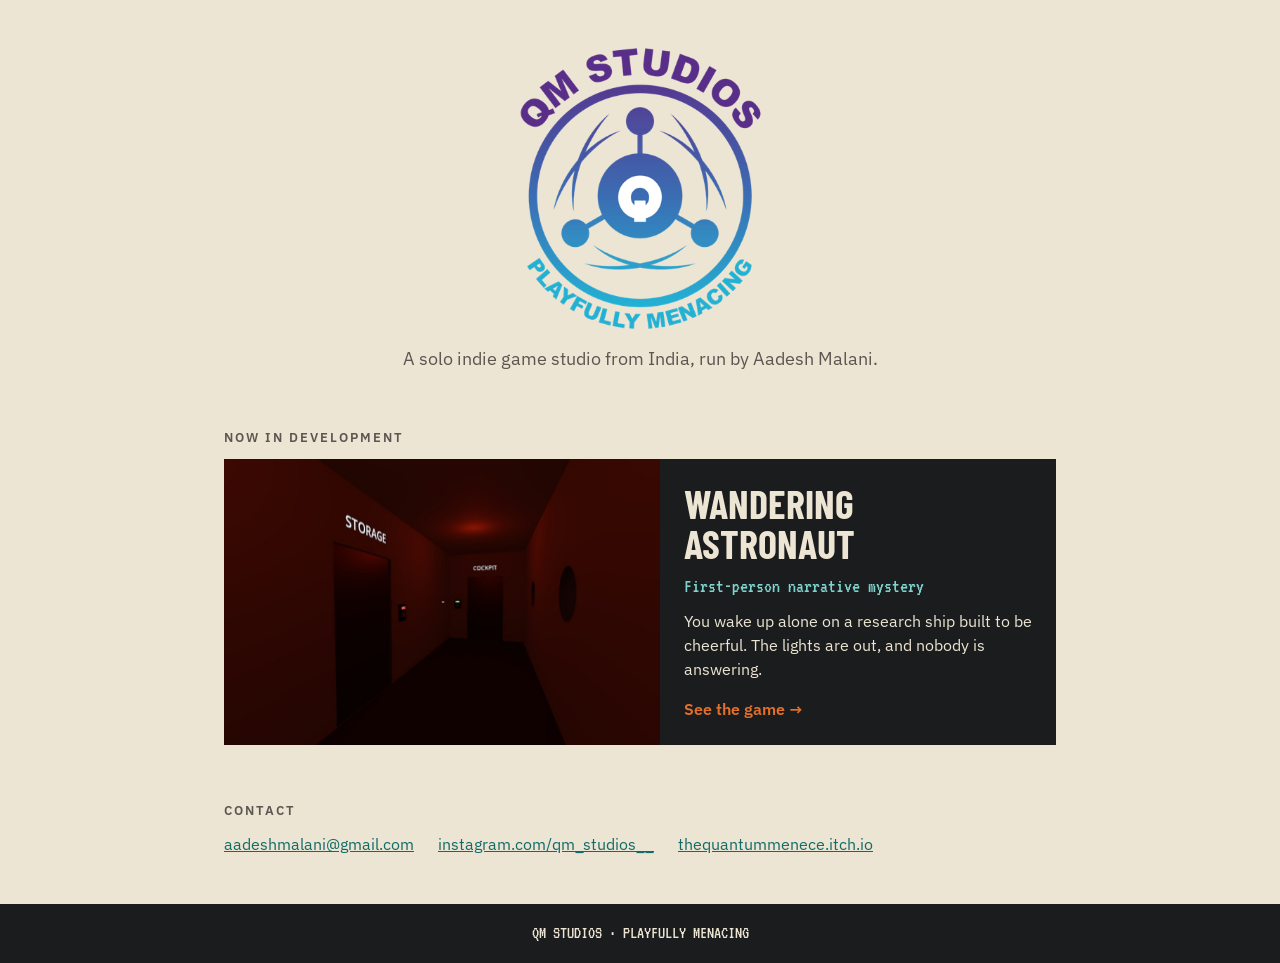
==== index.html @ 1ea4c416 "Add QM Studios home page and Wandering Astronaut one-pager Co-Authored-By: Claude Opus 5.5 <noreply@" ====
<!doctype html>
<html lang="en">
<head>
<meta charset="utf-8">
<meta name="viewport" content="width=device-width, initial-scale=1">
<title>QM Studios · Playfully menacing</title>
<meta name="description" content="QM Studios is a solo indie game studio from India, making Wandering Astronaut.">
<meta property="og:type" content="website">
<meta property="og:title" content="QM Studios">
<meta property="og:description" content="A solo indie game studio from India, making Wandering Astronaut.">
<meta property="og:image" content="https://qm-studios.github.io/assets/og.jpg">
<meta property="og:url" content="https://qm-studios.github.io/">
<link rel="icon" type="image/png" href="assets/favicon.png">
<link rel="preconnect" href="https://fonts.googleapis.com">
<link rel="preconnect" href="https://fonts.gstatic.com" crossorigin>
<link href="https://fonts.googleapis.com/css2?family=Barlow+Condensed:wght@600;700&family=IBM+Plex+Sans:wght@400;500;600&family=VT323&display=swap" rel="stylesheet">
<style>
:root{--cream:#EDE5D3;--ink:#1A1C1E;--muted:#5A5650;--teal:#116B68;--orange:#E2702A}
*{box-sizing:border-box}
body{margin:0;background:var(--cream);color:var(--ink);font-family:'IBM Plex Sans',system-ui,sans-serif;line-height:1.5;min-height:100vh;display:flex;flex-direction:column}
a{color:var(--teal)}a:hover{color:#0B4B49}
main{flex:1;max-width:880px;width:100%;margin:0 auto;padding:48px 24px}
.brand{display:flex;flex-direction:column;align-items:center;text-align:center;gap:16px}
.brand img{width:min(260px,60vw);height:auto}
.brand p{margin:0;max-width:520px;font-size:1.125rem;color:var(--muted)}
.label{margin:56px 0 12px;font-size:.8rem;font-weight:600;letter-spacing:2px;text-transform:uppercase;color:var(--muted)}
.game{display:flex;flex-wrap:wrap;background:var(--ink);color:var(--cream);text-decoration:none;overflow:hidden}
.game:hover{color:var(--cream);outline:3px solid var(--orange);outline-offset:2px}
.game img{flex:1 1 320px;min-width:0;width:100%;aspect-ratio:16/9;object-fit:cover;display:block}
.game div{flex:1 1 280px;padding:24px;display:flex;flex-direction:column;gap:8px;justify-content:center}
.game h2{margin:0;font-family:'Barlow Condensed',sans-serif;font-weight:700;font-size:2.5rem;line-height:1;text-transform:uppercase}
.game .mono{font-family:VT323,monospace;font-size:1.25rem;color:#7FD3CF}
.game span.more{margin-top:8px;color:var(--orange);font-weight:600}
.contact{display:flex;flex-wrap:wrap;gap:8px 24px}
footer{background:var(--ink);color:var(--cream);font-family:VT323,monospace;font-size:18px;text-align:center;padding:16px}
</style>
</head>
<body>
<main>
<div class="brand">
<img src="assets/qm_logo.png" alt="QM Studios. Playfully menacing.">
<p>A solo indie game studio from India, run by Aadesh Malani.</p>
</div>

<h2 class="label">Now in development</h2>
<a class="game" href="wandering-astronaut/">
<img src="assets/shot_corridor.jpg" alt="">
<div>
<h2>Wandering Astronaut</h2>
<span class="mono">First-person narrative mystery</span>
<span>You wake up alone on a research ship built to be cheerful. The lights are out, and nobody is answering.</span>
<span class="more">See the game →</span>
</div>
</a>

<h2 class="label">Contact</h2>
<div class="contact">
<a href="mailto:aadeshmalani@gmail.com">aadeshmalani@gmail.com</a>
<a href="https://instagram.com/qm_studios__">instagram.com/qm_studios__</a>
<a href="https://thequantummenece.itch.io">thequantummenece.itch.io</a>
</div>
</main>
<footer>QM STUDIOS · PLAYFULLY MENACING</footer>
</body>
</html>
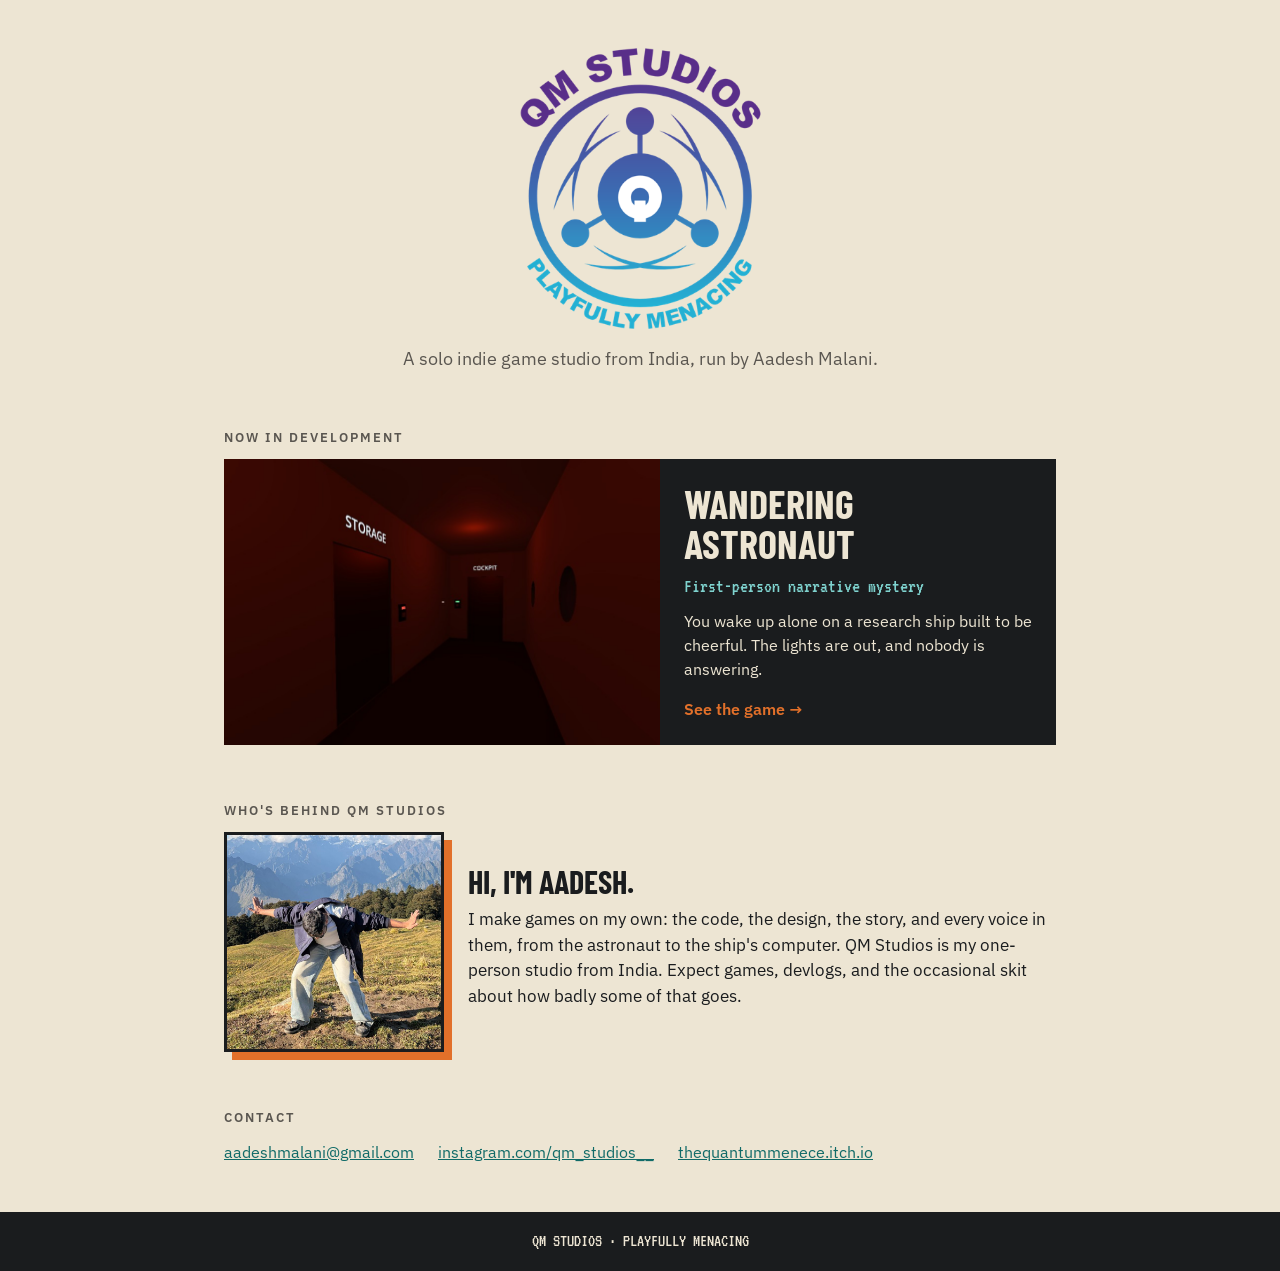
==== commit 2769f6aa: "Add 'Who's behind QM Studios' section with photo Co-Authored-By: Claude Opus 5.5 <noreply@anthropic." ====
--- a/index.html
+++ b/index.html
@@ -32,6 +32,11 @@
 .game .mono{font-family:VT323,monospace;font-size:1.25rem;color:#7FD3CF}
 .game span.more{margin-top:8px;color:var(--orange);font-weight:600}
 .contact{display:flex;flex-wrap:wrap;gap:8px 24px}
+.about{display:flex;flex-wrap:wrap;gap:24px;align-items:center}
+.about img{width:220px;max-width:100%;aspect-ratio:1/1;object-fit:cover;display:block;border:3px solid var(--ink);box-shadow:8px 8px 0 var(--orange)}
+.about>div{flex:1 1 300px;min-width:0}
+.about p{margin:0 0 10px;font-size:1.0625rem}
+.about .hi{font-family:'Barlow Condensed',sans-serif;font-weight:700;font-size:2rem;line-height:1;text-transform:uppercase}
 footer{background:var(--ink);color:var(--cream);font-family:VT323,monospace;font-size:18px;text-align:center;padding:16px}
 </style>
 </head>
@@ -53,6 +58,15 @@
 </div>
 </a>
 
+<h2 class="label">Who's behind QM Studios</h2>
+<div class="about">
+<img src="assets/aadesh.jpg" alt="Aadesh striking a playful pose on a mountain meadow, with Himalayan peaks behind him">
+<div>
+<p class="hi">Hi, I'm Aadesh.</p>
+<p>I make games on my own: the code, the design, the story, and every voice in them, from the astronaut to the ship's computer. QM Studios is my one-person studio from India. Expect games, devlogs, and the occasional skit about how badly some of that goes.</p>
+</div>
+</div>
+
 <h2 class="label">Contact</h2>
 <div class="contact">
 <a href="mailto:aadeshmalani@gmail.com">aadeshmalani@gmail.com</a>
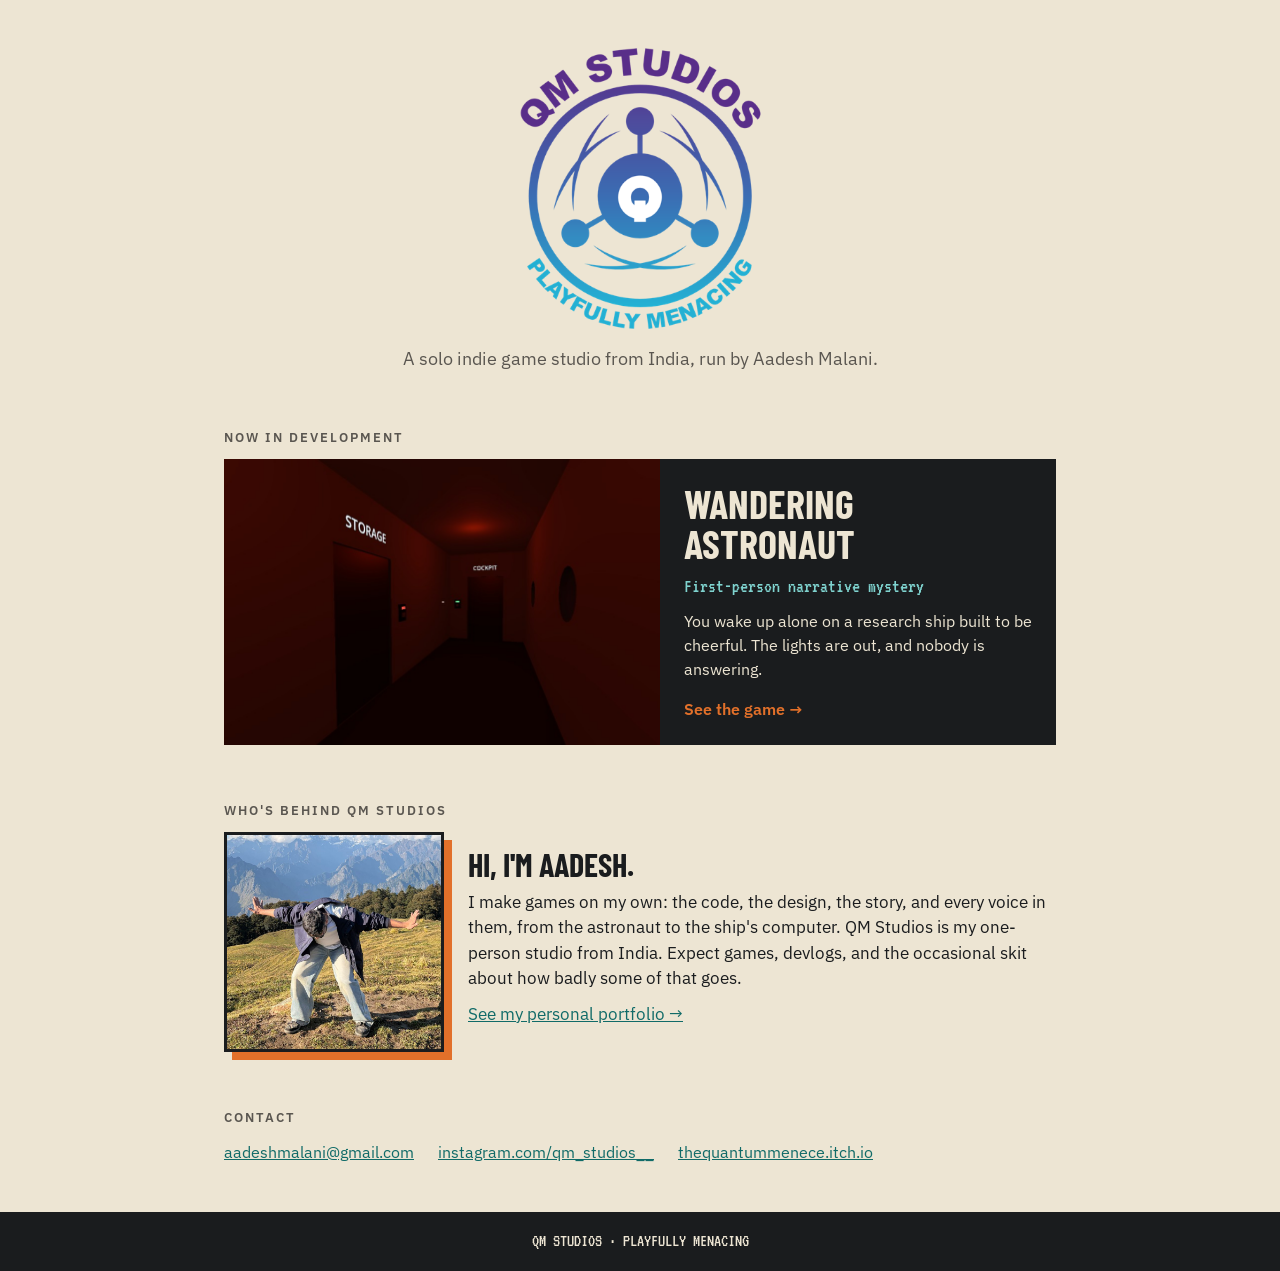
==== commit 9bb0148e: "Link to personal portfolio from the about section Co-Authored-By: Claude Opus 5.5 <noreply@anthropic" ====
--- a/index.html
+++ b/index.html
@@ -64,6 +64,7 @@
 <div>
 <p class="hi">Hi, I'm Aadesh.</p>
 <p>I make games on my own: the code, the design, the story, and every voice in them, from the astronaut to the ship's computer. QM Studios is my one-person studio from India. Expect games, devlogs, and the occasional skit about how badly some of that goes.</p>
+<p><a href="https://thequantummenece.github.io/">See my personal portfolio →</a></p>
 </div>
 </div>
 
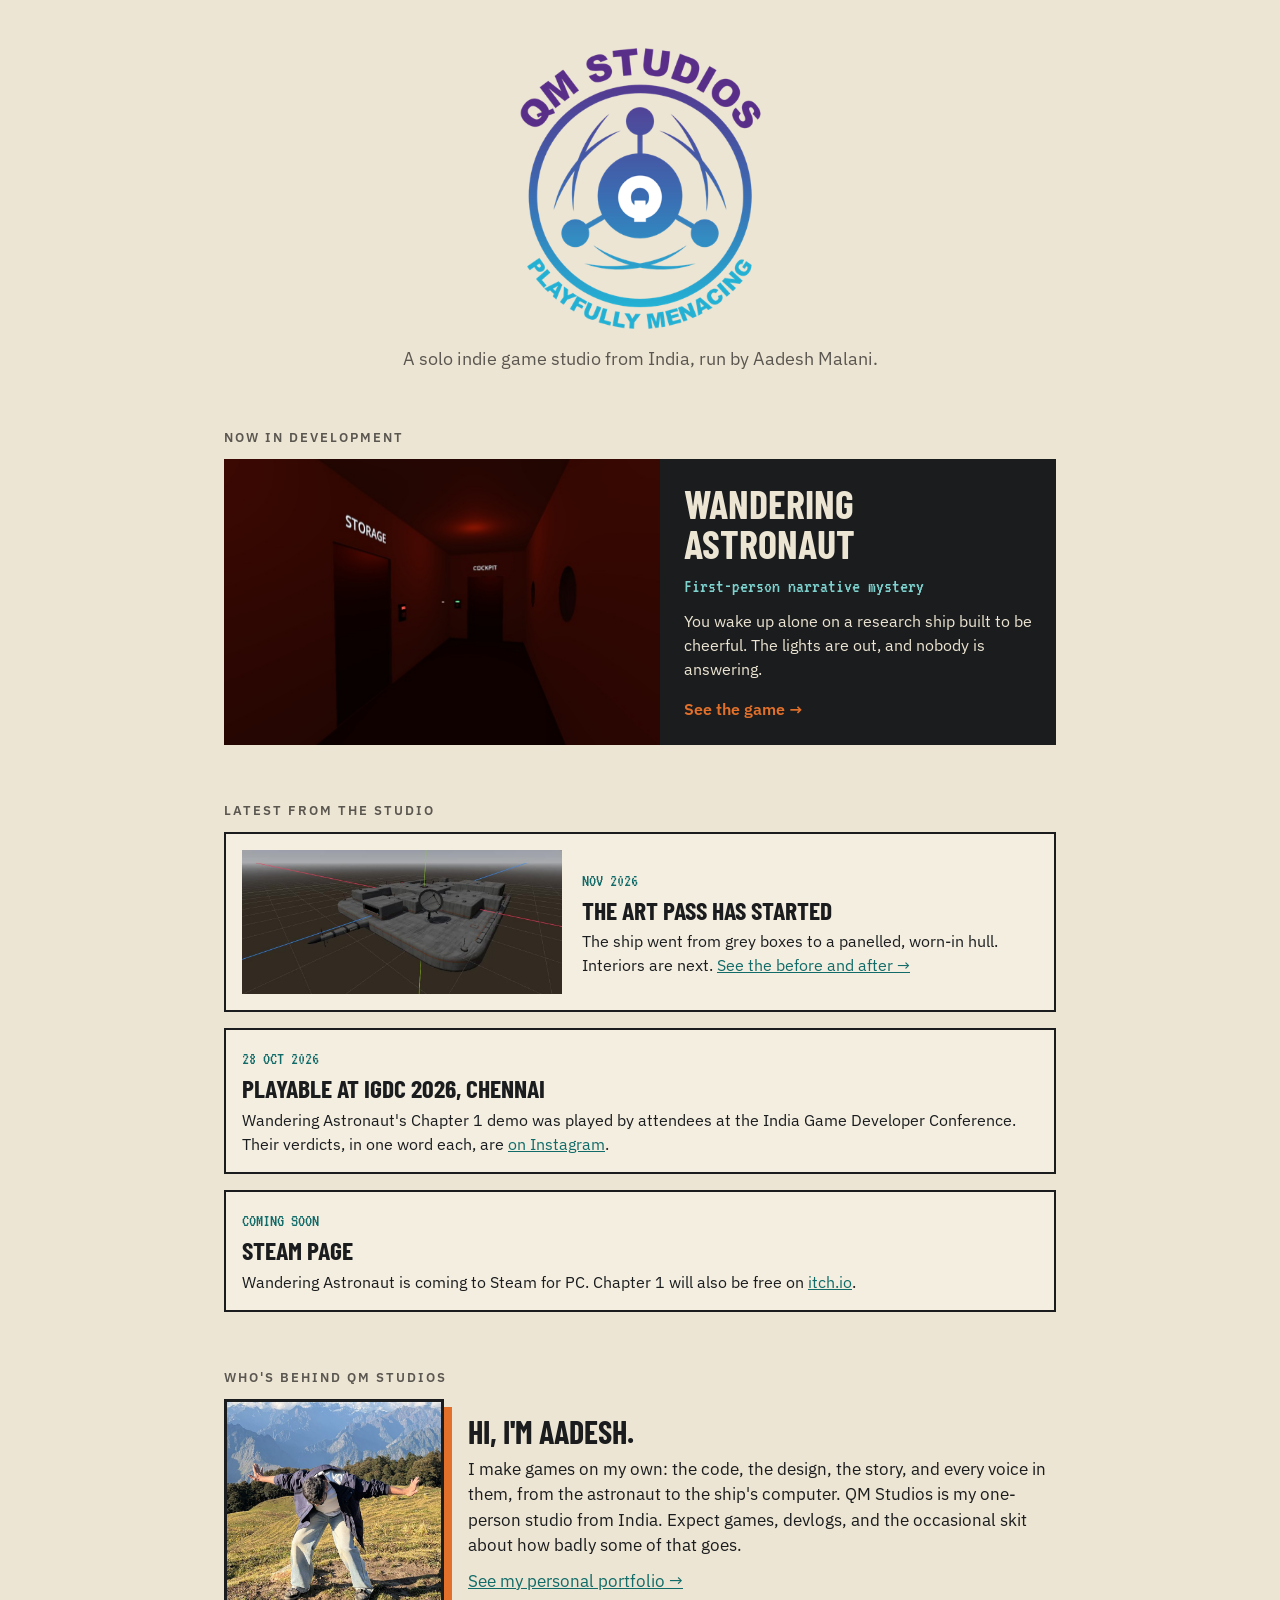
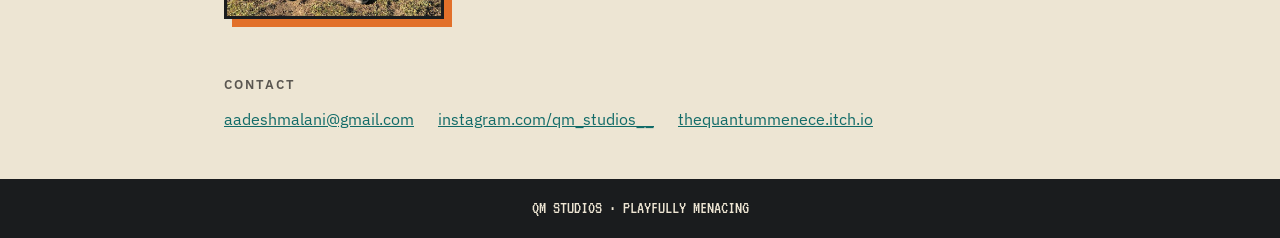
==== commit d790a963: "Add art pass before/after, IGDC showcase and Steam update Co-Authored-By: Claude Opus 5.5 <noreply@a" ====
--- a/index.html
+++ b/index.html
@@ -37,6 +37,13 @@
 .about>div{flex:1 1 300px;min-width:0}
 .about p{margin:0 0 10px;font-size:1.0625rem}
 .about .hi{font-family:'Barlow Condensed',sans-serif;font-weight:700;font-size:2rem;line-height:1;text-transform:uppercase}
+.news{display:flex;flex-direction:column;gap:16px}
+.news .item{display:flex;flex-wrap:wrap;gap:16px 20px;align-items:center;padding:16px;border:2px solid var(--ink);background:#F4EEE1}
+.news .item img{flex:1 1 220px;max-width:320px;min-width:0;width:100%;aspect-ratio:20/9;object-fit:cover;display:block}
+.news .item>div{flex:1 1 280px;min-width:0}
+.news .date{font-family:VT323,monospace;font-size:1.125rem;color:var(--teal)}
+.news h3{margin:2px 0 6px;font-family:'Barlow Condensed',sans-serif;font-weight:700;font-size:1.6rem;line-height:1.05;text-transform:uppercase}
+.news p{margin:0}
 footer{background:var(--ink);color:var(--cream);font-family:VT323,monospace;font-size:18px;text-align:center;padding:16px}
 </style>
 </head>
@@ -58,6 +65,32 @@
 </div>
 </a>
 
+<h2 class="label">Latest from the studio</h2>
+<div class="news">
+<div class="item">
+<img src="assets/ship_after.jpg" alt="The ship's exterior after the art pass, with panelled hull plating and a satellite dish">
+<div>
+<span class="date">NOV 2026</span>
+<h3>The art pass has started</h3>
+<p>The ship went from grey boxes to a panelled, worn-in hull. Interiors are next. <a href="wandering-astronaut/#art-pass">See the before and after →</a></p>
+</div>
+</div>
+<div class="item">
+<div>
+<span class="date">28 OCT 2026</span>
+<h3>Playable at IGDC 2026, Chennai</h3>
+<p>Wandering Astronaut's Chapter 1 demo was played by attendees at the India Game Developer Conference. Their verdicts, in one word each, are <a href="https://instagram.com/qm_studios__">on Instagram</a>.</p>
+</div>
+</div>
+<div class="item">
+<div>
+<span class="date">COMING SOON</span>
+<h3>Steam page</h3>
+<p>Wandering Astronaut is coming to Steam for PC. Chapter 1 will also be free on <a href="https://thequantummenece.itch.io">itch.io</a>.</p>
+</div>
+</div>
+</div>
+
 <h2 class="label">Who's behind QM Studios</h2>
 <div class="about">
 <img src="assets/aadesh.jpg" alt="Aadesh striking a playful pose on a mountain meadow, with Himalayan peaks behind him">
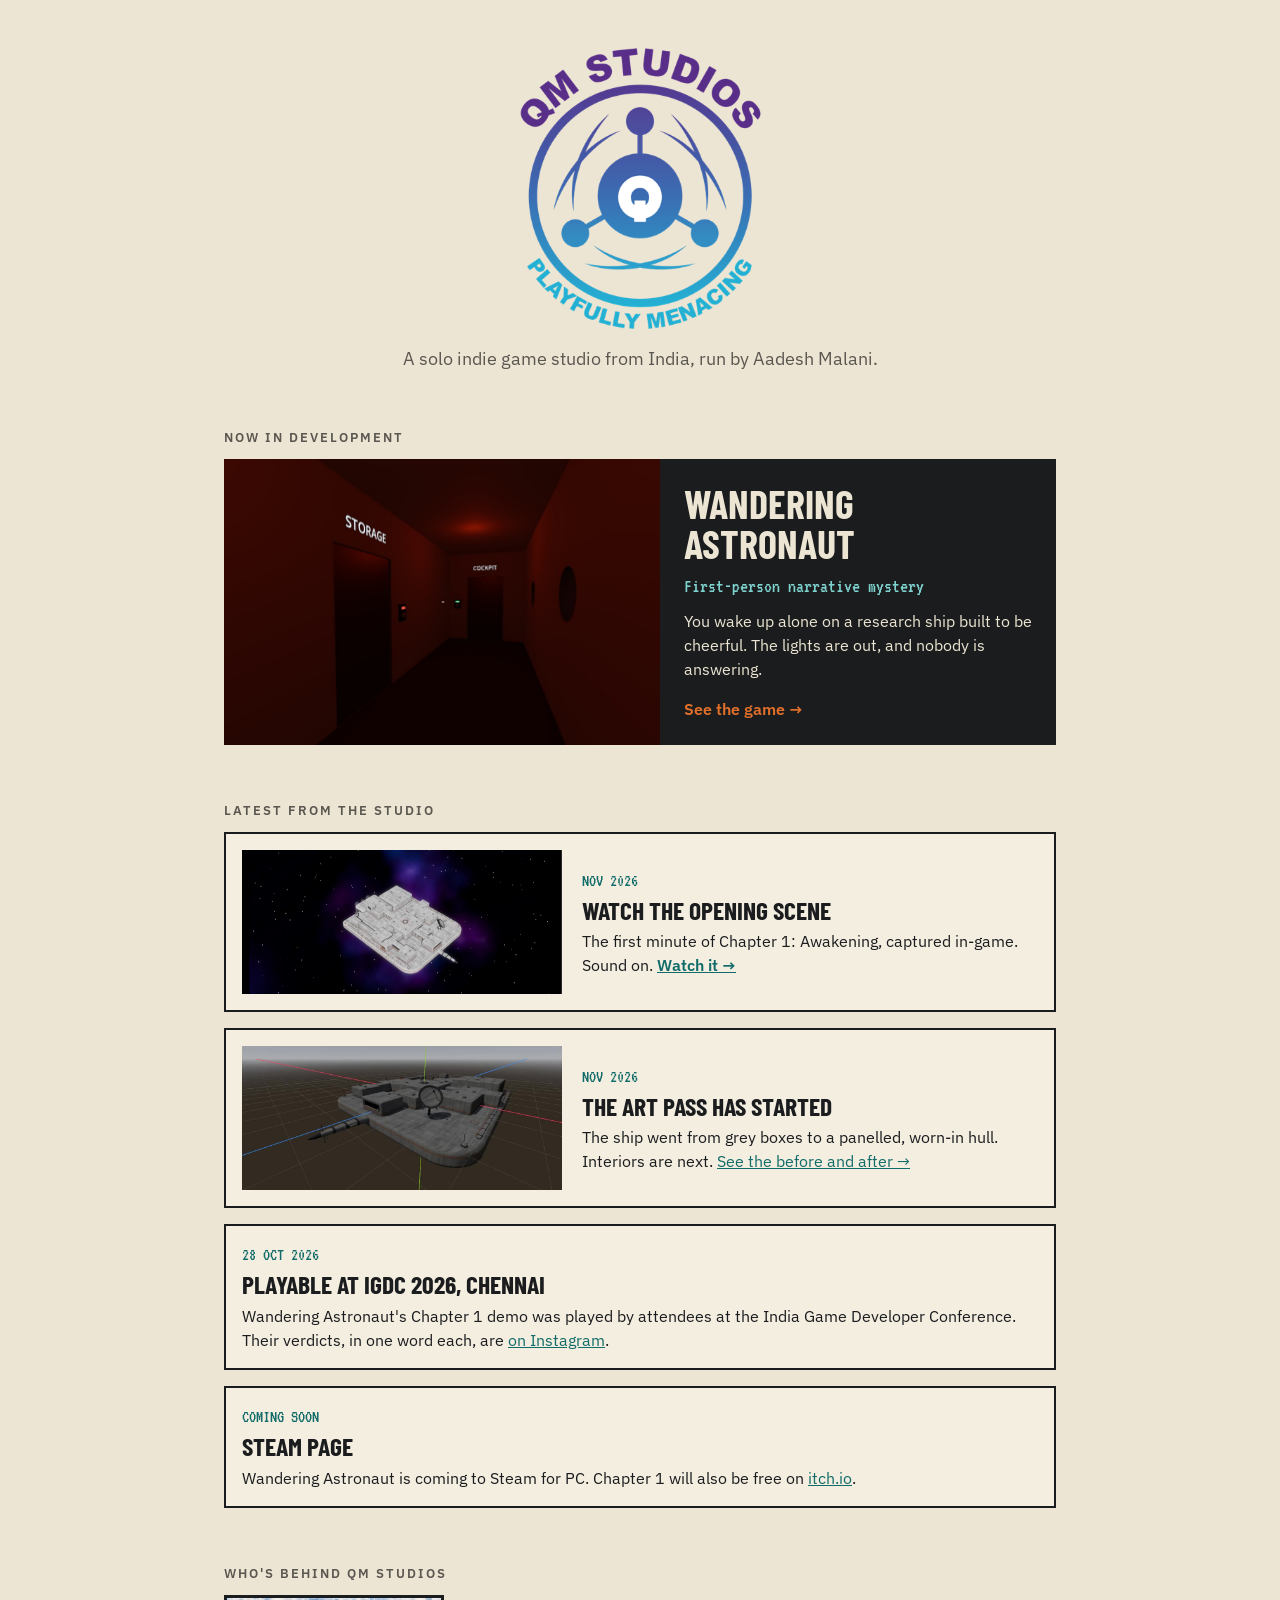
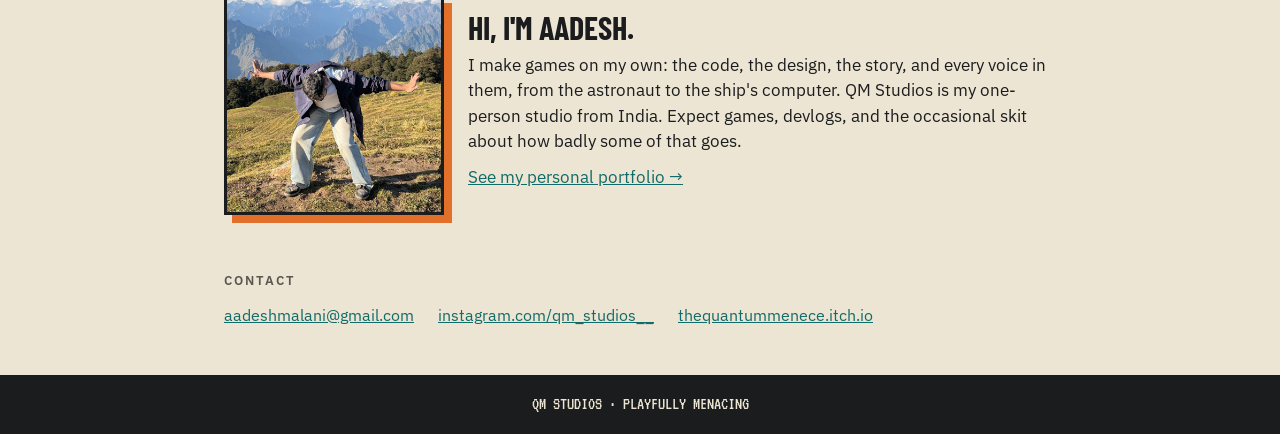
==== commit 33b78f22: "Add Chapter 1 opening scene video to the game page and home news Co-Authored-By: Claude Opus 5.5 <no" ====
--- a/index.html
+++ b/index.html
@@ -44,6 +44,9 @@
 .news .date{font-family:VT323,monospace;font-size:1.125rem;color:var(--teal)}
 .news h3{margin:2px 0 6px;font-family:'Barlow Condensed',sans-serif;font-weight:700;font-size:1.6rem;line-height:1.05;text-transform:uppercase}
 .news p{margin:0}
+.news a.item{color:var(--ink);text-decoration:none}
+.news a.item:hover{outline:3px solid var(--orange);outline-offset:2px}
+.news .go{color:var(--teal);font-weight:600;text-decoration:underline}
 footer{background:var(--ink);color:var(--cream);font-family:VT323,monospace;font-size:18px;text-align:center;padding:16px}
 </style>
 </head>
@@ -67,6 +70,14 @@
 
 <h2 class="label">Latest from the studio</h2>
 <div class="news">
+<a class="item watch" href="wandering-astronaut/#opening">
+<img src="assets/opening_poster.jpg" alt="The ship drifting in front of a purple nebula, from the opening scene">
+<div>
+<span class="date">NOV 2026</span>
+<h3>Watch the opening scene</h3>
+<p>The first minute of Chapter 1: Awakening, captured in-game. Sound on. <span class="go">Watch it →</span></p>
+</div>
+</a>
 <div class="item">
 <img src="assets/ship_after.jpg" alt="The ship's exterior after the art pass, with panelled hull plating and a satellite dish">
 <div>
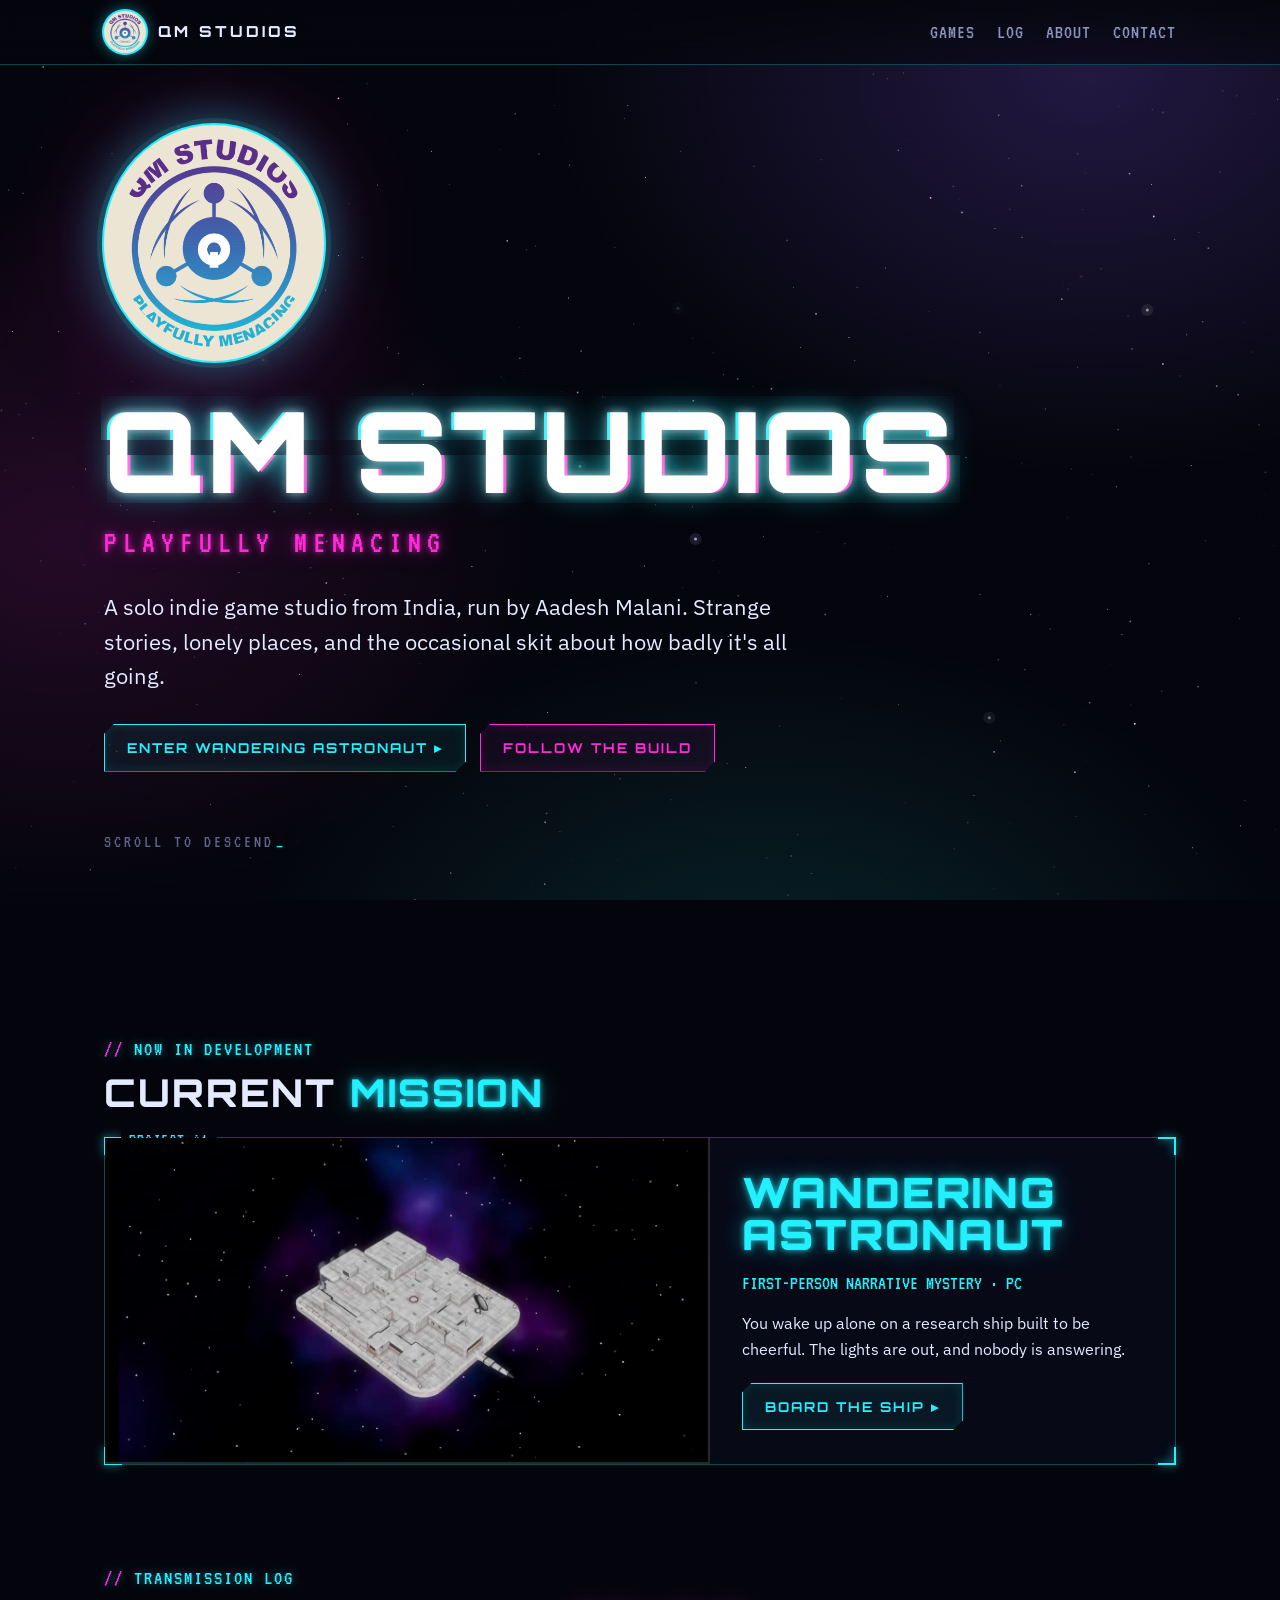
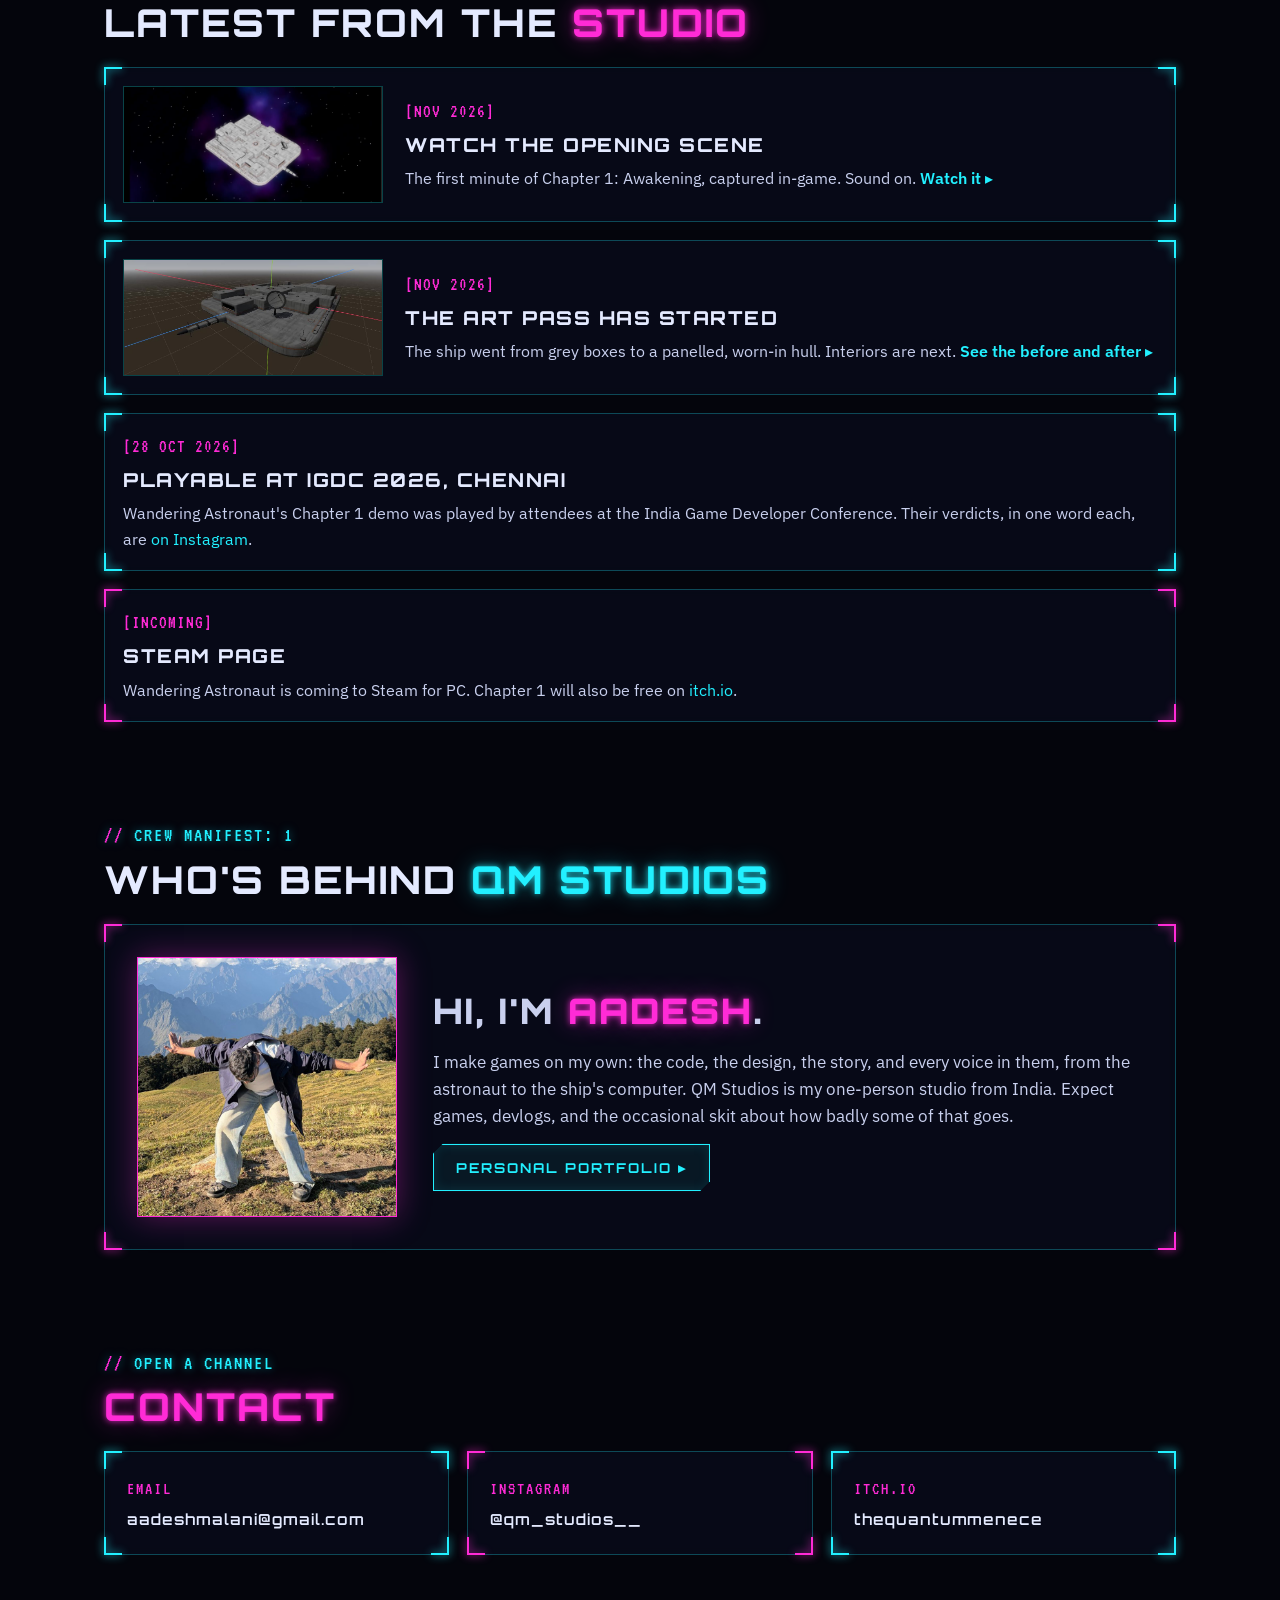
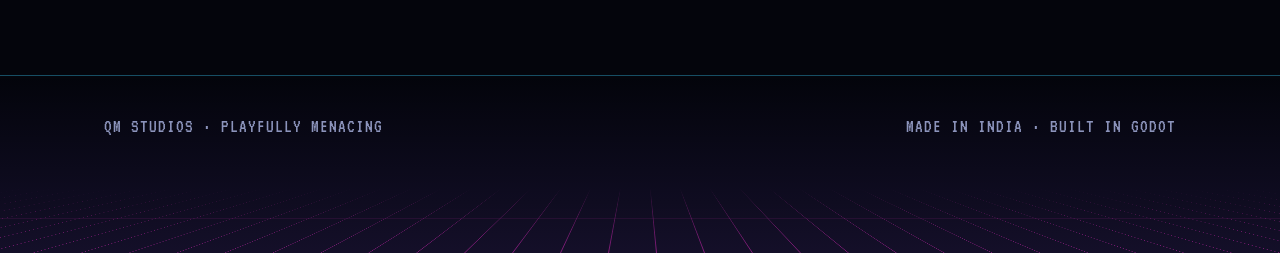
==== commit 5349e0eb: "Neon sci-fi redesign: animated starfield, HUD panels, glitch titles Co-Authored-By: Claude Opus 5.5 " ====
--- a/index.html
+++ b/index.html
@@ -5,6 +5,7 @@
 <meta name="viewport" content="width=device-width, initial-scale=1">
 <title>QM Studios · Playfully menacing</title>
 <meta name="description" content="QM Studios is a solo indie game studio from India, making Wandering Astronaut.">
+<meta name="theme-color" content="#04050c">
 <meta property="og:type" content="website">
 <meta property="og:title" content="QM Studios">
 <meta property="og:description" content="A solo indie game studio from India, making Wandering Astronaut.">
@@ -13,112 +14,170 @@
 <link rel="icon" type="image/png" href="assets/favicon.png">
 <link rel="preconnect" href="https://fonts.googleapis.com">
 <link rel="preconnect" href="https://fonts.gstatic.com" crossorigin>
-<link href="https://fonts.googleapis.com/css2?family=Barlow+Condensed:wght@600;700&family=IBM+Plex+Sans:wght@400;500;600&family=VT323&display=swap" rel="stylesheet">
+<link href="https://fonts.googleapis.com/css2?family=Orbitron:wght@600;800;900&family=IBM+Plex+Sans:wght@400;500;600&family=VT323&display=swap" rel="stylesheet">
+<link rel="stylesheet" href="assets/site.css">
 <style>
-:root{--cream:#EDE5D3;--ink:#1A1C1E;--muted:#5A5650;--teal:#116B68;--orange:#E2702A}
-*{box-sizing:border-box}
-body{margin:0;background:var(--cream);color:var(--ink);font-family:'IBM Plex Sans',system-ui,sans-serif;line-height:1.5;min-height:100vh;display:flex;flex-direction:column}
-a{color:var(--teal)}a:hover{color:#0B4B49}
-main{flex:1;max-width:880px;width:100%;margin:0 auto;padding:48px 24px}
-.brand{display:flex;flex-direction:column;align-items:center;text-align:center;gap:16px}
-.brand img{width:min(260px,60vw);height:auto}
-.brand p{margin:0;max-width:520px;font-size:1.125rem;color:var(--muted)}
-.label{margin:56px 0 12px;font-size:.8rem;font-weight:600;letter-spacing:2px;text-transform:uppercase;color:var(--muted)}
-.game{display:flex;flex-wrap:wrap;background:var(--ink);color:var(--cream);text-decoration:none;overflow:hidden}
-.game:hover{color:var(--cream);outline:3px solid var(--orange);outline-offset:2px}
-.game img{flex:1 1 320px;min-width:0;width:100%;aspect-ratio:16/9;object-fit:cover;display:block}
-.game div{flex:1 1 280px;padding:24px;display:flex;flex-direction:column;gap:8px;justify-content:center}
-.game h2{margin:0;font-family:'Barlow Condensed',sans-serif;font-weight:700;font-size:2.5rem;line-height:1;text-transform:uppercase}
-.game .mono{font-family:VT323,monospace;font-size:1.25rem;color:#7FD3CF}
-.game span.more{margin-top:8px;color:var(--orange);font-weight:600}
-.contact{display:flex;flex-wrap:wrap;gap:8px 24px}
-.about{display:flex;flex-wrap:wrap;gap:24px;align-items:center}
-.about img{width:220px;max-width:100%;aspect-ratio:1/1;object-fit:cover;display:block;border:3px solid var(--ink);box-shadow:8px 8px 0 var(--orange)}
-.about>div{flex:1 1 300px;min-width:0}
-.about p{margin:0 0 10px;font-size:1.0625rem}
-.about .hi{font-family:'Barlow Condensed',sans-serif;font-weight:700;font-size:2rem;line-height:1;text-transform:uppercase}
-.news{display:flex;flex-direction:column;gap:16px}
-.news .item{display:flex;flex-wrap:wrap;gap:16px 20px;align-items:center;padding:16px;border:2px solid var(--ink);background:#F4EEE1}
-.news .item img{flex:1 1 220px;max-width:320px;min-width:0;width:100%;aspect-ratio:20/9;object-fit:cover;display:block}
-.news .item>div{flex:1 1 280px;min-width:0}
-.news .date{font-family:VT323,monospace;font-size:1.125rem;color:var(--teal)}
-.news h3{margin:2px 0 6px;font-family:'Barlow Condensed',sans-serif;font-weight:700;font-size:1.6rem;line-height:1.05;text-transform:uppercase}
-.news p{margin:0}
-.news a.item{color:var(--ink);text-decoration:none}
-.news a.item:hover{outline:3px solid var(--orange);outline-offset:2px}
-.news .go{color:var(--teal);font-weight:600;text-decoration:underline}
-footer{background:var(--ink);color:var(--cream);font-family:VT323,monospace;font-size:18px;text-align:center;padding:16px}
+.hero{min-height:calc(100vh - 64px);display:flex;flex-direction:column;justify-content:center;align-items:flex-start;padding:60px 0 80px}
+.hero .logo{width:min(220px,48vw);border-radius:50%;background:#EDE5D3;padding:14px;
+  box-shadow:0 0 0 2px var(--cyan),0 0 0 7px rgba(34,240,255,.12),0 0 50px rgba(34,240,255,.45),0 0 120px rgba(255,43,214,.25);
+  animation:float 6s ease-in-out infinite}
+@keyframes float{50%{transform:translateY(-10px)}}
+.hero h1{font-size:clamp(2.8rem,10vw,7rem);margin:36px 0 0}
+.hero .slogan{margin-top:14px;font-family:var(--hud);font-size:clamp(1.4rem,3vw,2rem);letter-spacing:6px;color:var(--magenta);text-shadow:var(--glow-m)}
+.hero .lead{margin:22px 0 30px}
+.scroll-hint{margin-top:56px;font-family:var(--hud);font-size:1.1rem;color:var(--dim);letter-spacing:3px}
+
+.game{display:grid;grid-template-columns:1.3fr 1fr;color:var(--text)}
+.game:hover{text-shadow:none}
+.game .frame{border:none;min-height:320px}
+.game .body{padding:34px 32px;display:flex;flex-direction:column;gap:12px;justify-content:center}
+.game h3{margin:0;font-family:var(--display);font-weight:900;font-size:clamp(1.8rem,3.4vw,2.6rem);line-height:1;text-transform:uppercase;letter-spacing:2px}
+.game .hud-line{font-family:var(--hud);font-size:1.25rem;color:var(--cyan)}
+.game:hover .hud::before,.game.hud:hover{box-shadow:0 0 40px rgba(34,240,255,.18)}
+@media (max-width:820px){.game{grid-template-columns:1fr}.game .frame{min-height:220px}}
+
+.log{display:flex;flex-direction:column;gap:18px}
+.log .entry{display:grid;grid-template-columns:260px 1fr;gap:22px;padding:18px;color:var(--text);align-items:center}
+.log a.entry:hover{text-shadow:none;box-shadow:0 0 34px rgba(34,240,255,.16)}
+.log .entry.noimg{grid-template-columns:1fr}
+.log .frame{aspect-ratio:20/9}
+.log .stamp{font-family:var(--hud);font-size:1.2rem;color:var(--magenta);letter-spacing:1px}
+.log h3{margin:2px 0 6px;font-family:var(--display);font-weight:800;font-size:1.2rem;letter-spacing:1.5px;text-transform:uppercase}
+.log p{margin:0;color:#C9D0EE}
+.log .go{color:var(--cyan);font-weight:600}
+@media (max-width:700px){.log .entry{grid-template-columns:1fr}}
+
+.about{display:grid;grid-template-columns:260px 1fr;gap:36px;align-items:center;padding:32px}
+.about .frame{aspect-ratio:1/1;border:1px solid var(--magenta);box-shadow:0 0 30px rgba(255,43,214,.35)}
+.about .hi{font-family:var(--display);font-weight:900;font-size:clamp(1.6rem,3vw,2.2rem);margin:0 0 10px;text-transform:uppercase;letter-spacing:2px}
+.about p{margin:0 0 14px;color:#C9D0EE;font-size:1.05rem}
+@media (max-width:720px){.about{grid-template-columns:1fr}.about .frame{max-width:260px}}
+
+.contact{display:grid;grid-template-columns:repeat(auto-fit,minmax(240px,1fr));gap:18px}
+.contact a{padding:22px;color:var(--text);display:flex;flex-direction:column;gap:4px}
+.contact a:hover{text-shadow:none;box-shadow:0 0 30px rgba(34,240,255,.2)}
+.contact .k{font-family:var(--hud);font-size:1.15rem;color:var(--magenta);letter-spacing:2px}
+.contact .v{font-family:var(--display);font-weight:600;font-size:.95rem;letter-spacing:1px;word-break:break-word}
 </style>
 </head>
 <body>
-<main>
-<div class="brand">
-<img src="assets/qm_logo.png" alt="QM Studios. Playfully menacing.">
-<p>A solo indie game studio from India, run by Aadesh Malani.</p>
+<canvas id="stars" aria-hidden="true"></canvas>
+
+<nav class="nav">
+<div class="wrap">
+<a class="brand" href="./"><span class="badge"><img src="assets/qm_logo.png" alt=""></span><b>QM STUDIOS</b></a>
+<ul>
+<li><a href="#games">GAMES</a></li>
+<li><a href="#log">LOG</a></li>
+<li><a href="#about">ABOUT</a></li>
+<li><a href="#contact">CONTACT</a></li>
+</ul>
 </div>
+</nav>
 
-<h2 class="label">Now in development</h2>
-<a class="game" href="wandering-astronaut/">
-<img src="assets/shot_corridor.jpg" alt="">
-<div>
-<h2>Wandering Astronaut</h2>
-<span class="mono">First-person narrative mystery</span>
+<main class="wrap">
+<section class="hero">
+<img class="logo" src="assets/qm_logo.png" alt="QM Studios. Playfully menacing.">
+<h1 class="glitch" data-text="QM Studios">QM Studios</h1>
+<div class="slogan">PLAYFULLY MENACING</div>
+<p class="lead">A solo indie game studio from India, run by Aadesh Malani. Strange stories, lonely places, and the occasional skit about how badly it's all going.</p>
+<div class="btns">
+<a class="btn" href="wandering-astronaut/">Enter Wandering Astronaut ▸</a>
+<a class="btn m" href="https://instagram.com/qm_studios__">Follow the build</a>
+</div>
+<div class="scroll-hint caret">SCROLL TO DESCEND</div>
+</section>
+
+<section class="section reveal" id="games">
+<p class="kicker">NOW IN DEVELOPMENT</p>
+<h2>Current <span class="neon-c">mission</span></h2>
+<a class="game hud" href="wandering-astronaut/">
+<span class="hud-tag">PROJECT 01</span>
+<div class="frame"><img src="assets/opening_poster.jpg" alt="The research ship drifting in front of a purple nebula"></div>
+<div class="body">
+<h3 class="neon-c">Wandering Astronaut</h3>
+<span class="hud-line">FIRST-PERSON NARRATIVE MYSTERY · PC</span>
 <span>You wake up alone on a research ship built to be cheerful. The lights are out, and nobody is answering.</span>
-<span class="more">See the game →</span>
+<span class="btn" style="align-self:flex-start;margin-top:8px">Board the ship ▸</span>
 </div>
 </a>
+</section>
 
-<h2 class="label">Latest from the studio</h2>
-<div class="news">
-<a class="item watch" href="wandering-astronaut/#opening">
-<img src="assets/opening_poster.jpg" alt="The ship drifting in front of a purple nebula, from the opening scene">
+<section class="section reveal" id="log">
+<p class="kicker">TRANSMISSION LOG</p>
+<h2>Latest from the <span class="neon-m">studio</span></h2>
+<div class="log">
+<a class="entry hud" href="wandering-astronaut/#opening">
+<div class="frame"><img src="assets/opening_poster.jpg" alt="The ship drifting in front of a purple nebula, from the opening scene"></div>
 <div>
-<span class="date">NOV 2026</span>
+<span class="stamp">[NOV 2026]</span>
 <h3>Watch the opening scene</h3>
-<p>The first minute of Chapter 1: Awakening, captured in-game. Sound on. <span class="go">Watch it →</span></p>
+<p>The first minute of Chapter 1: Awakening, captured in-game. Sound on. <span class="go">Watch it ▸</span></p>
 </div>
 </a>
-<div class="item">
-<img src="assets/ship_after.jpg" alt="The ship's exterior after the art pass, with panelled hull plating and a satellite dish">
+<a class="entry hud" href="wandering-astronaut/#art-pass">
+<div class="frame"><img src="assets/ship_after.jpg" alt="The ship's exterior after the art pass, with panelled hull plating and a satellite dish"></div>
 <div>
-<span class="date">NOV 2026</span>
+<span class="stamp">[NOV 2026]</span>
 <h3>The art pass has started</h3>
-<p>The ship went from grey boxes to a panelled, worn-in hull. Interiors are next. <a href="wandering-astronaut/#art-pass">See the before and after →</a></p>
+<p>The ship went from grey boxes to a panelled, worn-in hull. Interiors are next. <span class="go">See the before and after ▸</span></p>
 </div>
-</div>
-<div class="item">
+</a>
+<div class="entry hud noimg">
 <div>
-<span class="date">28 OCT 2026</span>
+<span class="stamp">[28 OCT 2026]</span>
 <h3>Playable at IGDC 2026, Chennai</h3>
 <p>Wandering Astronaut's Chapter 1 demo was played by attendees at the India Game Developer Conference. Their verdicts, in one word each, are <a href="https://instagram.com/qm_studios__">on Instagram</a>.</p>
 </div>
 </div>
-<div class="item">
+<div class="entry hud m noimg">
 <div>
-<span class="date">COMING SOON</span>
+<span class="stamp">[INCOMING]</span>
 <h3>Steam page</h3>
 <p>Wandering Astronaut is coming to Steam for PC. Chapter 1 will also be free on <a href="https://thequantummenece.itch.io">itch.io</a>.</p>
 </div>
 </div>
 </div>
+</section>
 
-<h2 class="label">Who's behind QM Studios</h2>
-<div class="about">
-<img src="assets/aadesh.jpg" alt="Aadesh striking a playful pose on a mountain meadow, with Himalayan peaks behind him">
+<section class="section reveal" id="about">
+<p class="kicker">CREW MANIFEST: 1</p>
+<h2>Who's behind <span class="neon-c">QM Studios</span></h2>
+<div class="about hud m">
+<div class="frame"><img src="assets/aadesh.jpg" alt="Aadesh striking a playful pose on a mountain meadow, with Himalayan peaks behind him"></div>
 <div>
-<p class="hi">Hi, I'm Aadesh.</p>
+<p class="hi">Hi, I'm <span class="neon-m">Aadesh</span>.</p>
 <p>I make games on my own: the code, the design, the story, and every voice in them, from the astronaut to the ship's computer. QM Studios is my one-person studio from India. Expect games, devlogs, and the occasional skit about how badly some of that goes.</p>
-<p><a href="https://thequantummenece.github.io/">See my personal portfolio →</a></p>
+<a class="btn" href="https://thequantummenece.github.io/">Personal portfolio ▸</a>
 </div>
 </div>
+</section>
 
-<h2 class="label">Contact</h2>
+<section class="section reveal" id="contact">
+<p class="kicker">OPEN A CHANNEL</p>
+<h2><span class="neon-m">Contact</span></h2>
 <div class="contact">
-<a href="mailto:aadeshmalani@gmail.com">aadeshmalani@gmail.com</a>
-<a href="https://instagram.com/qm_studios__">instagram.com/qm_studios__</a>
-<a href="https://thequantummenece.itch.io">thequantummenece.itch.io</a>
+<a class="hud" href="mailto:aadeshmalani@gmail.com"><span class="k">EMAIL</span><span class="v">aadeshmalani@gmail.com</span></a>
+<a class="hud m" href="https://instagram.com/qm_studios__"><span class="k">INSTAGRAM</span><span class="v">@qm_studios__</span></a>
+<a class="hud" href="https://thequantummenece.itch.io"><span class="k">ITCH.IO</span><span class="v">thequantummenece</span></a>
 </div>
+</section>
 </main>
-<footer>QM STUDIOS · PLAYFULLY MENACING</footer>
+
+<footer class="footer">
+<div class="grid" aria-hidden="true"></div>
+<div class="wrap">
+<span>QM STUDIOS · PLAYFULLY MENACING</span>
+<span>MADE IN INDIA · BUILT IN GODOT</span>
+</div>
+</footer>
+
+<script src="assets/stars.js"></script>
+<script>
+(function(){var els=document.querySelectorAll('.reveal');
+if(!('IntersectionObserver' in window)){els.forEach(function(e){e.classList.add('in')});return}
+var io=new IntersectionObserver(function(es){es.forEach(function(e){if(e.isIntersecting){e.target.classList.add('in');io.unobserve(e.target)}})},{threshold:.12});
+els.forEach(function(e){io.observe(e)})})();
+</script>
 </body>
 </html>
--- a/assets/site.css
+++ b/assets/site.css
@@ -0,0 +1,125 @@
+/* QM Studios: neon sci-fi theme, shared by every page */
+:root{
+  --bg:#04050c; --panel:rgba(9,12,28,.74); --panel-solid:#0a0d1f;
+  --line:rgba(34,240,255,.28);
+  --cyan:#22F0FF; --magenta:#FF2BD6; --violet:#8B5CFF; --orange:#FF8A3D; --red:#FF3B5C;
+  --text:#E4EAFF; --muted:#8C94BC; --dim:#5D6590;
+  --hud:'VT323',monospace; --display:'Orbitron',sans-serif; --body:'IBM Plex Sans',system-ui,sans-serif;
+  --glow-c:0 0 6px rgba(34,240,255,.8),0 0 22px rgba(34,240,255,.45);
+  --glow-m:0 0 6px rgba(255,43,214,.85),0 0 24px rgba(255,43,214,.45);
+}
+*{box-sizing:border-box}
+html{scroll-behavior:smooth}
+body{margin:0;background:var(--bg);color:var(--text);font-family:var(--body);line-height:1.6;overflow-x:hidden}
+body::before{ /* nebula glow behind the stars */
+  content:"";position:fixed;inset:0;z-index:-2;pointer-events:none;
+  background:
+    radial-gradient(60vmax 45vmax at 85% 8%,rgba(139,92,255,.22),transparent 70%),
+    radial-gradient(55vmax 40vmax at 5% 60%,rgba(255,43,214,.13),transparent 70%),
+    radial-gradient(60vmax 40vmax at 60% 110%,rgba(34,240,255,.12),transparent 70%),
+    var(--bg);
+}
+body::after{ /* CRT scanlines */
+  content:"";position:fixed;inset:0;z-index:50;pointer-events:none;opacity:.35;
+  background:repeating-linear-gradient(to bottom,rgba(255,255,255,.025) 0 1px,transparent 1px 3px);
+}
+#stars{position:fixed;inset:0;z-index:-1;pointer-events:none}
+a{color:var(--cyan);text-decoration:none;transition:color .2s,text-shadow .2s}
+a:hover{color:#fff;text-shadow:var(--glow-c)}
+img,video{max-width:100%}
+.wrap{max-width:1120px;margin:0 auto;padding:0 24px}
+::selection{background:var(--magenta);color:#fff}
+
+/* ---------- nav ---------- */
+.nav{position:sticky;top:0;z-index:40;backdrop-filter:blur(10px);-webkit-backdrop-filter:blur(10px);
+  background:linear-gradient(to bottom,rgba(4,5,12,.9),rgba(4,5,12,.6));border-bottom:1px solid var(--line)}
+.nav .wrap{display:flex;align-items:center;justify-content:space-between;gap:12px;height:64px}
+.brand{display:flex;align-items:center;gap:12px;color:var(--text)}
+.brand:hover{text-shadow:none}
+.badge{width:42px;height:42px;border-radius:50%;background:#EDE5D3;display:grid;place-items:center;
+  box-shadow:0 0 0 2px var(--cyan),0 0 16px rgba(34,240,255,.6);flex-shrink:0}
+.badge img{width:34px;height:auto;display:block}
+.brand b{font-family:var(--display);font-weight:800;letter-spacing:3px;font-size:.95rem}
+.nav ul{display:flex;gap:22px;list-style:none;margin:0;padding:0;font-family:var(--hud);font-size:1.25rem;letter-spacing:1px}
+.nav ul a{color:var(--muted)}
+.nav ul a:hover{color:var(--cyan)}
+@media (max-width:640px){.nav ul{gap:14px;font-size:1.1rem}.brand b{display:none}}
+
+/* ---------- type ---------- */
+.kicker{font-family:var(--hud);font-size:1.3rem;letter-spacing:2px;color:var(--cyan);text-shadow:0 0 8px rgba(34,240,255,.5);margin:0}
+.kicker::before{content:"// ";color:var(--magenta)}
+.section{margin-top:96px}
+.section h2{font-family:var(--display);font-weight:800;font-size:clamp(1.6rem,3.6vw,2.4rem);letter-spacing:2px;text-transform:uppercase;margin:6px 0 24px;line-height:1.1}
+.neon-c{color:var(--cyan);text-shadow:var(--glow-c)}
+.neon-m{color:var(--magenta);text-shadow:var(--glow-m)}
+.lead{font-size:clamp(1.1rem,2.2vw,1.35rem);color:var(--text);max-width:720px}
+.muted{color:var(--muted)}
+
+/* glitch headline */
+.glitch{position:relative;display:inline-block;font-family:var(--display);font-weight:900;text-transform:uppercase;
+  letter-spacing:4px;line-height:.95;color:#fff;text-shadow:0 0 10px rgba(255,255,255,.35),0 0 30px rgba(34,240,255,.45)}
+.glitch::before,.glitch::after{content:attr(data-text);position:absolute;inset:0;pointer-events:none}
+.glitch::before{color:var(--cyan);transform:translate(-3px,0);mix-blend-mode:screen;clip-path:inset(0 0 60% 0);animation:g1 3.2s infinite steps(1)}
+.glitch::after{color:var(--magenta);transform:translate(3px,0);mix-blend-mode:screen;clip-path:inset(55% 0 0 0);animation:g2 2.7s infinite steps(1)}
+@keyframes g1{0%,86%,100%{transform:translate(-2px,0);clip-path:inset(0 0 62% 0)}88%{transform:translate(-8px,-2px);clip-path:inset(20% 0 40% 0)}91%{transform:translate(6px,1px);clip-path:inset(60% 0 8% 0)}94%{transform:translate(-4px,0);clip-path:inset(4% 0 80% 0)}}
+@keyframes g2{0%,80%,100%{transform:translate(2px,0);clip-path:inset(58% 0 0 0)}83%{transform:translate(9px,2px);clip-path:inset(30% 0 45% 0)}87%{transform:translate(-7px,-1px);clip-path:inset(75% 0 2% 0)}}
+
+/* blinking caret */
+.caret::after{content:"_";color:var(--cyan);animation:blink 1s steps(1) infinite;margin-left:2px}
+@keyframes blink{50%{opacity:0}}
+
+/* ---------- HUD panel with corner brackets ---------- */
+.hud{position:relative;background:var(--panel);border:1px solid var(--line);
+  backdrop-filter:blur(4px);-webkit-backdrop-filter:blur(4px)}
+.hud::before{content:"";position:absolute;inset:-1px;pointer-events:none;
+  --c:var(--cyan);--l:18px;--t:2px;
+  background:
+    linear-gradient(var(--c),var(--c)) top left/var(--l) var(--t),linear-gradient(var(--c),var(--c)) top left/var(--t) var(--l),
+    linear-gradient(var(--c),var(--c)) top right/var(--l) var(--t),linear-gradient(var(--c),var(--c)) top right/var(--t) var(--l),
+    linear-gradient(var(--c),var(--c)) bottom left/var(--l) var(--t),linear-gradient(var(--c),var(--c)) bottom left/var(--t) var(--l),
+    linear-gradient(var(--c),var(--c)) bottom right/var(--l) var(--t),linear-gradient(var(--c),var(--c)) bottom right/var(--t) var(--l);
+  background-repeat:no-repeat;filter:drop-shadow(0 0 4px var(--c))}
+.hud.m::before{--c:var(--magenta)}
+.hud-tag{position:absolute;top:-12px;left:16px;padding:0 8px;background:var(--bg);font-family:var(--hud);font-size:1.1rem;color:var(--cyan);letter-spacing:1px}
+.hud.m .hud-tag{color:var(--magenta)}
+
+/* ---------- buttons ---------- */
+.btn{display:inline-flex;align-items:center;gap:10px;padding:12px 22px;font-family:var(--display);font-weight:700;font-size:.85rem;
+  letter-spacing:2px;text-transform:uppercase;color:var(--cyan);border:1.5px solid var(--cyan);background:rgba(34,240,255,.06);
+  box-shadow:0 0 12px rgba(34,240,255,.25),inset 0 0 12px rgba(34,240,255,.12);
+  clip-path:polygon(10px 0,100% 0,100% calc(100% - 10px),calc(100% - 10px) 100%,0 100%,0 10px);transition:all .2s}
+.btn:hover{background:var(--cyan);color:#02040a;text-shadow:none;box-shadow:0 0 28px rgba(34,240,255,.7)}
+.btn.m{color:var(--magenta);border-color:var(--magenta);background:rgba(255,43,214,.06);box-shadow:0 0 12px rgba(255,43,214,.25),inset 0 0 12px rgba(255,43,214,.12)}
+.btn.m:hover{background:var(--magenta);color:#fff;box-shadow:0 0 28px rgba(255,43,214,.7)}
+.btns{display:flex;flex-wrap:wrap;gap:14px}
+
+/* ---------- media frames ---------- */
+.frame{position:relative;overflow:hidden;border:1px solid var(--line);background:#000}
+.frame img{display:block;width:100%;height:100%;object-fit:cover;transition:transform .6s ease,filter .6s}
+.frame:hover img{transform:scale(1.04);filter:saturate(1.15)}
+.frame .cap{position:absolute;left:10px;bottom:10px;padding:2px 10px;background:rgba(4,5,12,.82);border-left:2px solid var(--cyan);
+  font-family:var(--hud);font-size:1.1rem;color:var(--text)}
+
+/* ---------- reveal on scroll ---------- */
+.reveal{opacity:0;transform:translateY(24px);transition:opacity .8s ease,transform .8s ease}
+.reveal.in{opacity:1;transform:none}
+
+/* ---------- footer with synthwave grid ---------- */
+.footer{margin-top:120px;position:relative;overflow:hidden;border-top:1px solid var(--line);
+  background:linear-gradient(to bottom,transparent,rgba(139,92,255,.12))}
+.footer .grid{position:absolute;left:-50%;right:-50%;bottom:0;height:220px;pointer-events:none;
+  background:
+    linear-gradient(rgba(255,43,214,.5) 1px,transparent 1px) 0 0/100% 32px,
+    linear-gradient(90deg,rgba(255,43,214,.5) 1px,transparent 1px) 0 0/48px 100%;
+  transform:perspective(320px) rotateX(62deg);transform-origin:bottom;
+  mask-image:linear-gradient(to top,rgba(0,0,0,.9),transparent);-webkit-mask-image:linear-gradient(to top,rgba(0,0,0,.9),transparent);
+  animation:gridmove 3s linear infinite}
+@keyframes gridmove{to{background-position:0 32px,0 0}}
+.footer .wrap{position:relative;display:flex;flex-wrap:wrap;gap:12px 28px;justify-content:space-between;align-items:center;
+  padding-top:36px;padding-bottom:110px;font-family:var(--hud);font-size:1.2rem;color:var(--muted);letter-spacing:1px}
+
+@media (prefers-reduced-motion:reduce){
+  .glitch::before,.glitch::after,.footer .grid,.caret::after{animation:none}
+  .reveal{opacity:1;transform:none;transition:none}
+  html{scroll-behavior:auto}
+}
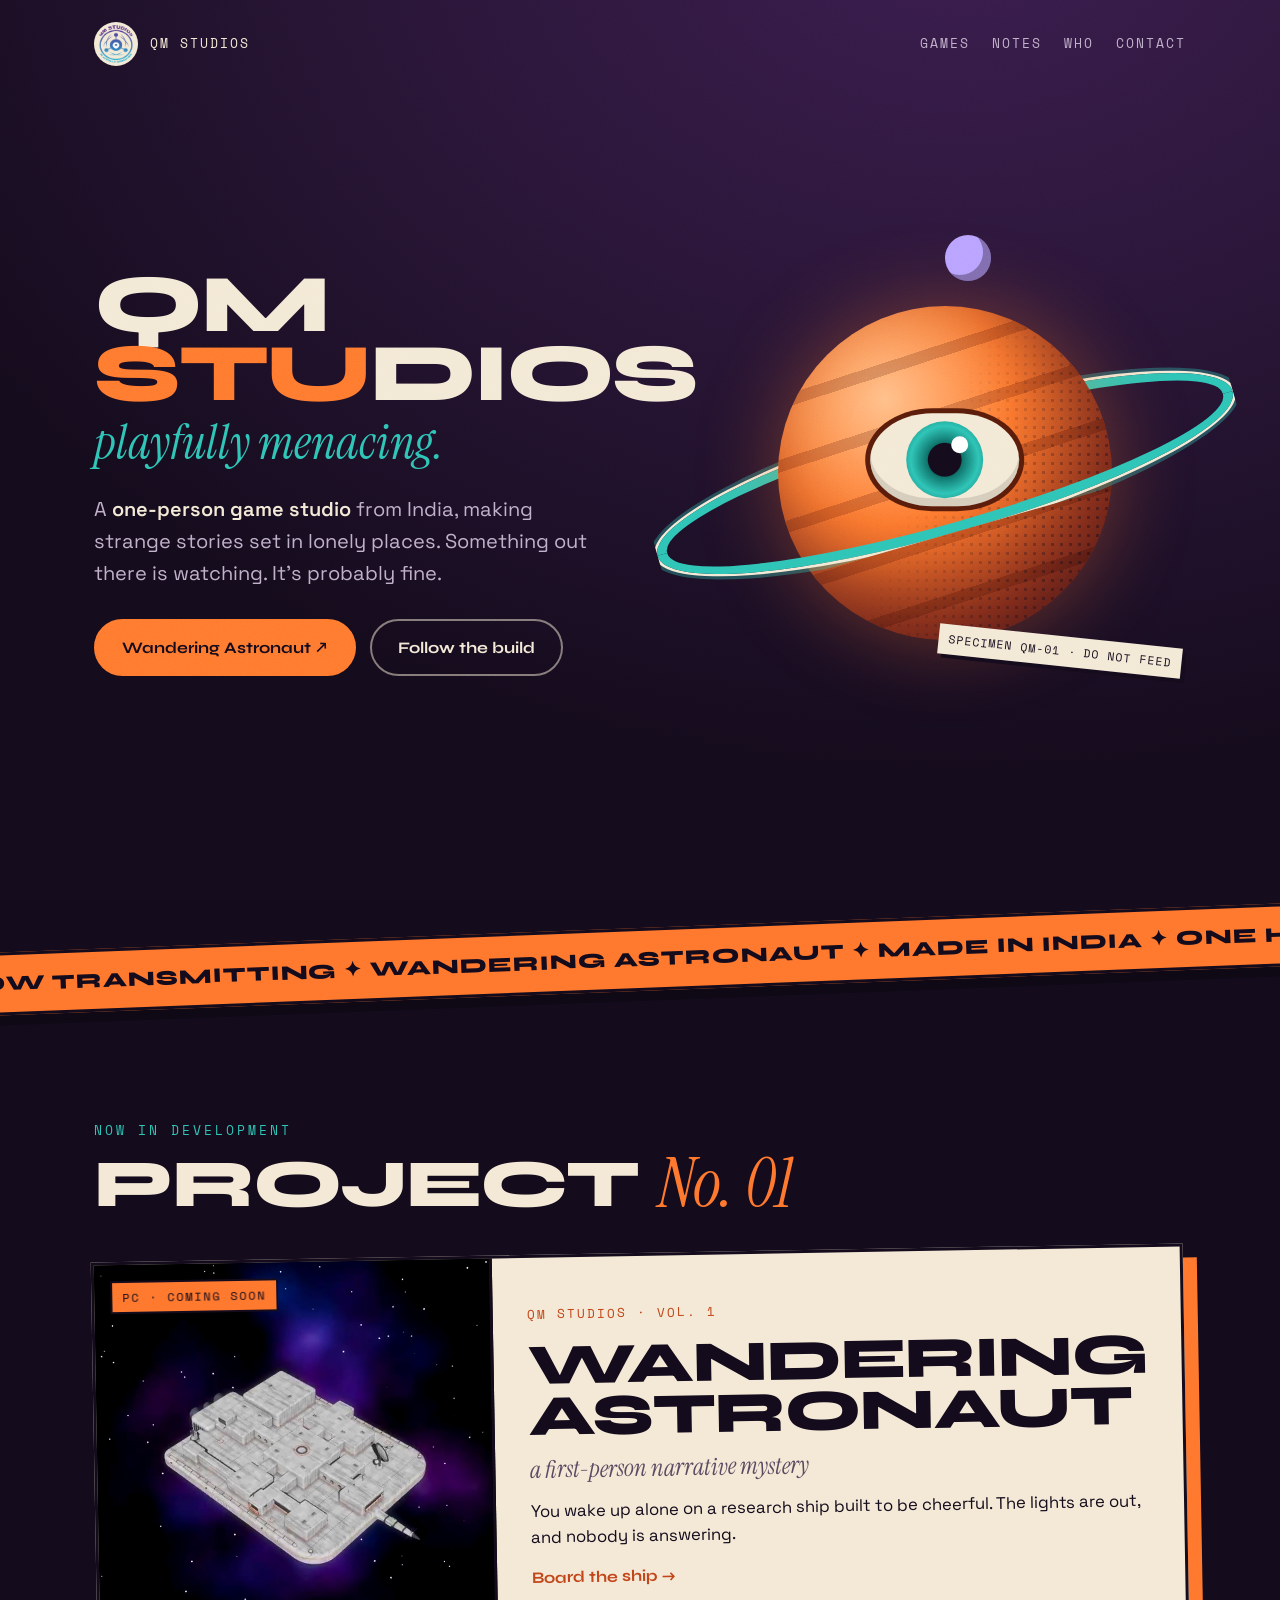
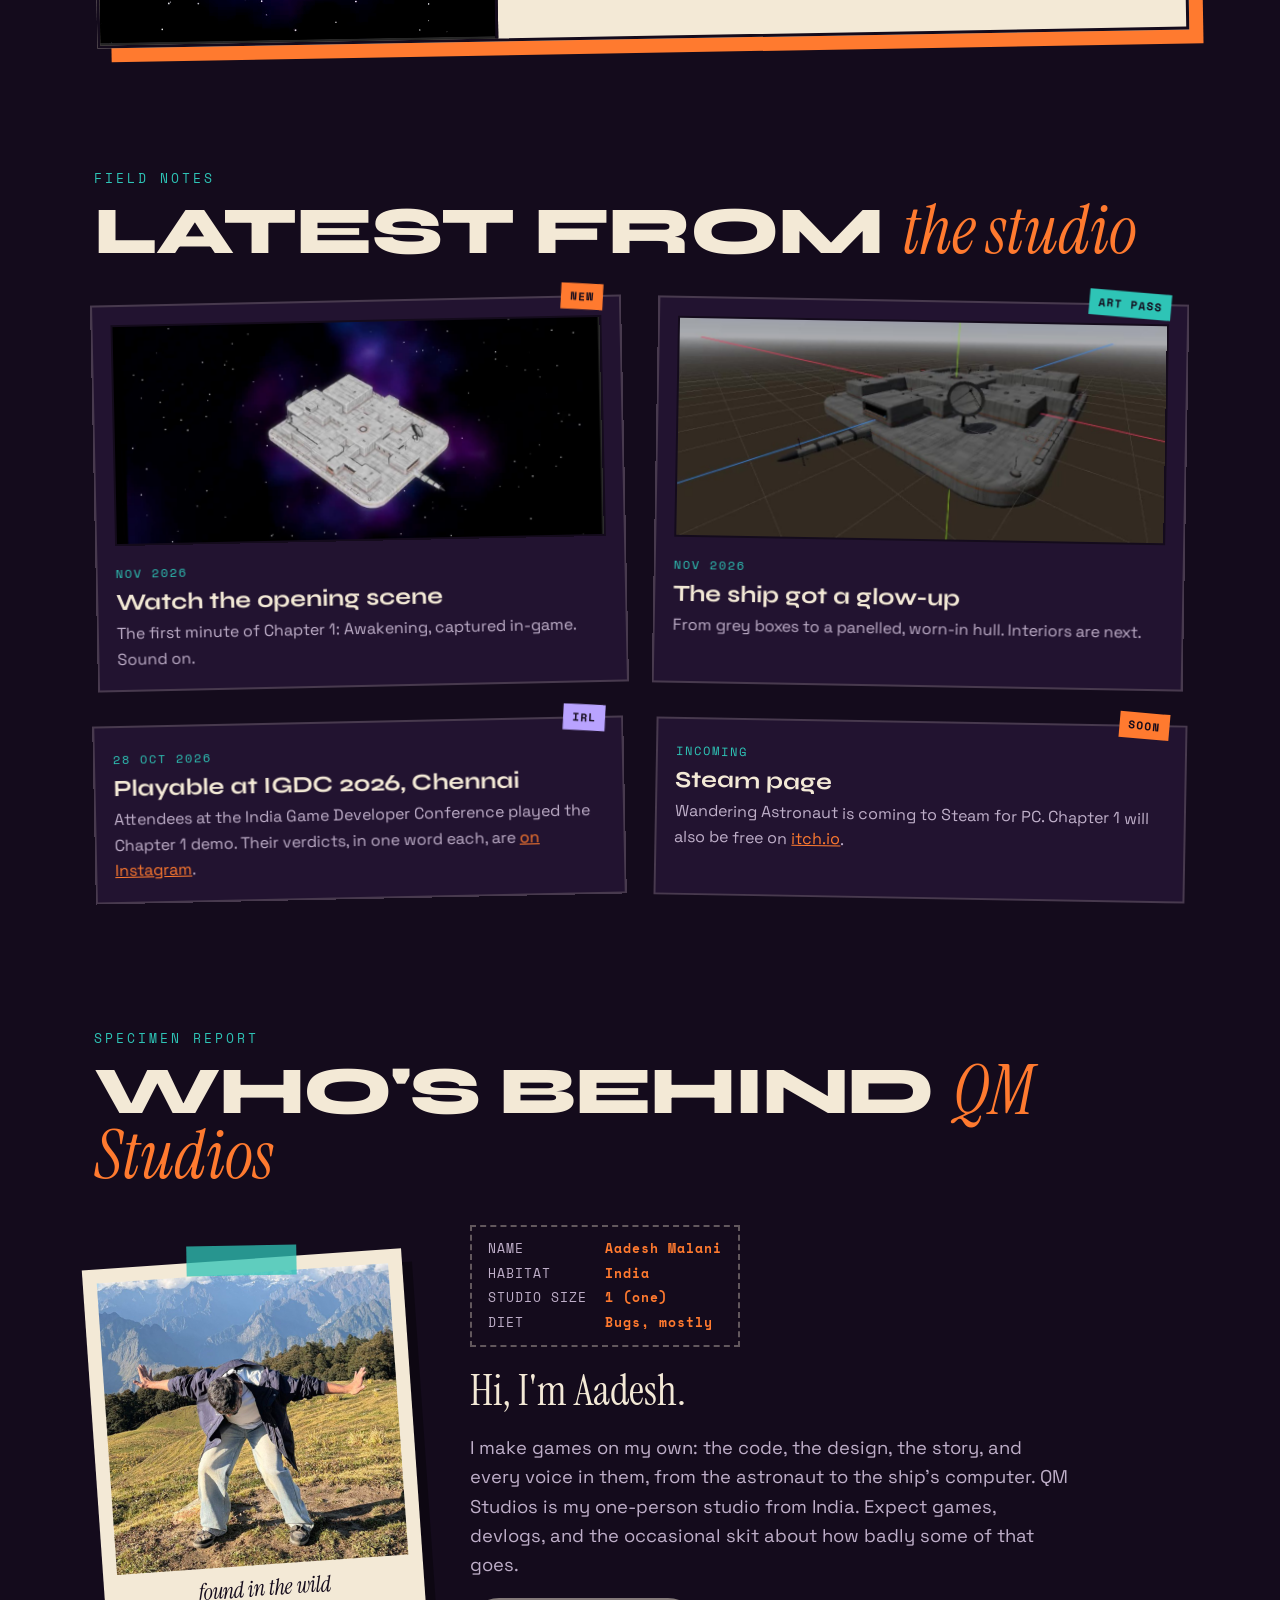
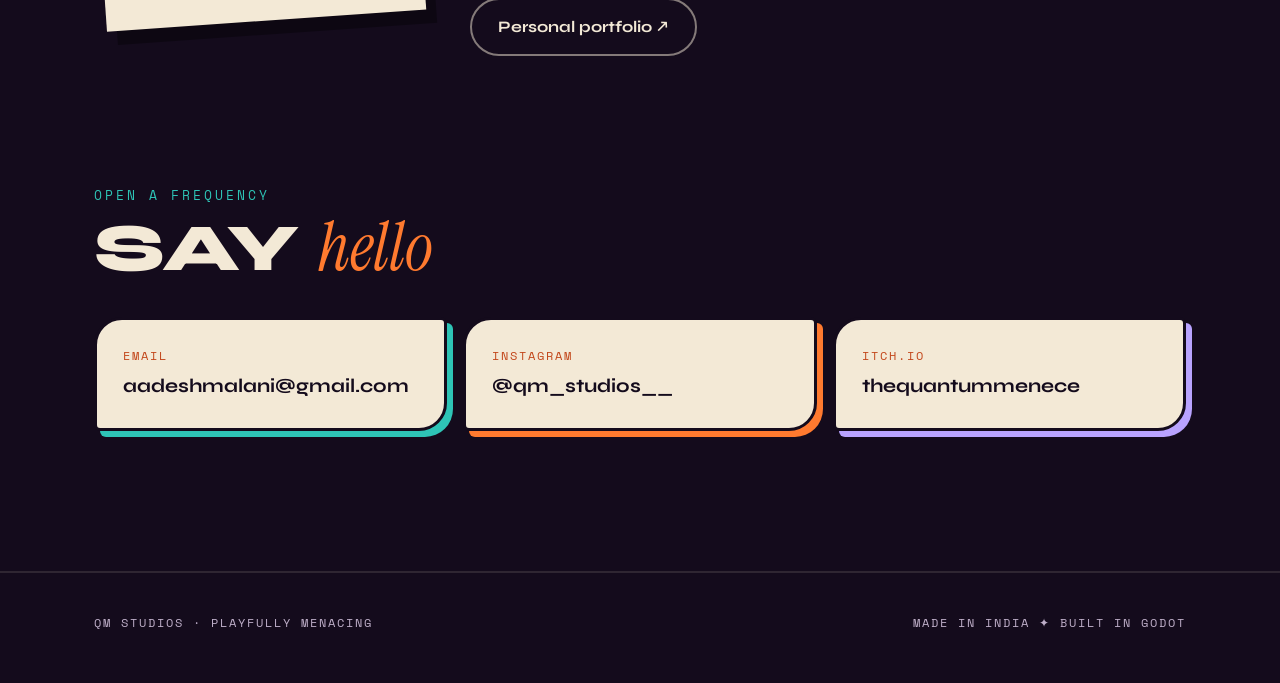
==== commit 6d69bc4e: "Redesign: weird retro-cosmic studio home, quiet ship-terminal game page Co-Authored-By: Claude Opus " ====
--- a/index.html
+++ b/index.html
@@ -5,7 +5,7 @@
 <meta name="viewport" content="width=device-width, initial-scale=1">
 <title>QM Studios · Playfully menacing</title>
 <meta name="description" content="QM Studios is a solo indie game studio from India, making Wandering Astronaut.">
-<meta name="theme-color" content="#04050c">
+<meta name="theme-color" content="#1a0f24">
 <meta property="og:type" content="website">
 <meta property="og:title" content="QM Studios">
 <meta property="og:description" content="A solo indie game studio from India, making Wandering Astronaut.">
@@ -14,169 +14,278 @@
 <link rel="icon" type="image/png" href="assets/favicon.png">
 <link rel="preconnect" href="https://fonts.googleapis.com">
 <link rel="preconnect" href="https://fonts.gstatic.com" crossorigin>
-<link href="https://fonts.googleapis.com/css2?family=Orbitron:wght@600;800;900&family=IBM+Plex+Sans:wght@400;500;600&family=VT323&display=swap" rel="stylesheet">
-<link rel="stylesheet" href="assets/site.css">
+<link href="https://fonts.googleapis.com/css2?family=Syne:wght@600;700;800&family=Instrument+Serif:ital@0;1&family=Space+Mono:wght@400;700&family=Space+Grotesk:wght@400;500;600&display=swap" rel="stylesheet">
 <style>
-.hero{min-height:calc(100vh - 64px);display:flex;flex-direction:column;justify-content:center;align-items:flex-start;padding:60px 0 80px}
-.hero .logo{width:min(220px,48vw);border-radius:50%;background:#EDE5D3;padding:14px;
-  box-shadow:0 0 0 2px var(--cyan),0 0 0 7px rgba(34,240,255,.12),0 0 50px rgba(34,240,255,.45),0 0 120px rgba(255,43,214,.25);
-  animation:float 6s ease-in-out infinite}
-@keyframes float{50%{transform:translateY(-10px)}}
-.hero h1{font-size:clamp(2.8rem,10vw,7rem);margin:36px 0 0}
-.hero .slogan{margin-top:14px;font-family:var(--hud);font-size:clamp(1.4rem,3vw,2rem);letter-spacing:6px;color:var(--magenta);text-shadow:var(--glow-m)}
-.hero .lead{margin:22px 0 30px}
-.scroll-hint{margin-top:56px;font-family:var(--hud);font-size:1.1rem;color:var(--dim);letter-spacing:3px}
-
-.game{display:grid;grid-template-columns:1.3fr 1fr;color:var(--text)}
-.game:hover{text-shadow:none}
-.game .frame{border:none;min-height:320px}
-.game .body{padding:34px 32px;display:flex;flex-direction:column;gap:12px;justify-content:center}
-.game h3{margin:0;font-family:var(--display);font-weight:900;font-size:clamp(1.8rem,3.4vw,2.6rem);line-height:1;text-transform:uppercase;letter-spacing:2px}
-.game .hud-line{font-family:var(--hud);font-size:1.25rem;color:var(--cyan)}
-.game:hover .hud::before,.game.hud:hover{box-shadow:0 0 40px rgba(34,240,255,.18)}
-@media (max-width:820px){.game{grid-template-columns:1fr}.game .frame{min-height:220px}}
-
-.log{display:flex;flex-direction:column;gap:18px}
-.log .entry{display:grid;grid-template-columns:260px 1fr;gap:22px;padding:18px;color:var(--text);align-items:center}
-.log a.entry:hover{text-shadow:none;box-shadow:0 0 34px rgba(34,240,255,.16)}
-.log .entry.noimg{grid-template-columns:1fr}
-.log .frame{aspect-ratio:20/9}
-.log .stamp{font-family:var(--hud);font-size:1.2rem;color:var(--magenta);letter-spacing:1px}
-.log h3{margin:2px 0 6px;font-family:var(--display);font-weight:800;font-size:1.2rem;letter-spacing:1.5px;text-transform:uppercase}
-.log p{margin:0;color:#C9D0EE}
-.log .go{color:var(--cyan);font-weight:600}
-@media (max-width:700px){.log .entry{grid-template-columns:1fr}}
-
-.about{display:grid;grid-template-columns:260px 1fr;gap:36px;align-items:center;padding:32px}
-.about .frame{aspect-ratio:1/1;border:1px solid var(--magenta);box-shadow:0 0 30px rgba(255,43,214,.35)}
-.about .hi{font-family:var(--display);font-weight:900;font-size:clamp(1.6rem,3vw,2.2rem);margin:0 0 10px;text-transform:uppercase;letter-spacing:2px}
-.about p{margin:0 0 14px;color:#C9D0EE;font-size:1.05rem}
-@media (max-width:720px){.about{grid-template-columns:1fr}.about .frame{max-width:260px}}
-
-.contact{display:grid;grid-template-columns:repeat(auto-fit,minmax(240px,1fr));gap:18px}
-.contact a{padding:22px;color:var(--text);display:flex;flex-direction:column;gap:4px}
-.contact a:hover{text-shadow:none;box-shadow:0 0 30px rgba(34,240,255,.2)}
-.contact .k{font-family:var(--hud);font-size:1.15rem;color:var(--magenta);letter-spacing:2px}
-.contact .v{font-family:var(--display);font-weight:600;font-size:.95rem;letter-spacing:1px;word-break:break-word}
+:root{
+  --void:#140b1c; --plum:#2a1638; --cream:#F3E9D6; --orange:#FF7A2F; --rust:#C2461A; --teal:#2EC4B6; --lilac:#B9A3FF;
+  --ink:#140b1c; --muted:#BFAFC9;
+  --display:'Syne',sans-serif; --serif:'Instrument Serif',serif; --mono:'Space Mono',monospace; --body:'Space Grotesk',system-ui,sans-serif;
+}
+*{box-sizing:border-box}
+html{scroll-behavior:smooth;overflow-x:clip}
+.hero>div{min-width:0}
+body{margin:0;color:var(--cream);font-family:var(--body);line-height:1.6;overflow-x:hidden;
+  background:radial-gradient(120vmax 90vmax at 75% -10%,#3b1d4f 0%,var(--plum) 35%,var(--void) 75%) fixed,var(--void)}
+body::after{ /* film grain */
+  content:"";position:fixed;inset:0;z-index:60;pointer-events:none;opacity:.13;mix-blend-mode:overlay;
+  background-image:url("data:image/svg+xml,%3Csvg xmlns='http://www.w3.org/2000/svg' width='160' height='160'%3E%3Cfilter id='n'%3E%3CfeTurbulence type='fractalNoise' baseFrequency='.85' numOctaves='3' stitchTiles='stitch'/%3E%3C/filter%3E%3Crect width='100%25' height='100%25' filter='url(%23n)'/%3E%3C/svg%3E")}
+#stars{position:fixed;inset:0;z-index:-1;pointer-events:none}
+a{color:var(--orange)}
+a:hover{color:var(--cream)}
+img{max-width:100%}
+.wrap{max-width:1140px;margin:0 auto;padding:0 24px}
+::selection{background:var(--orange);color:var(--ink)}
+
+/* top bar */
+.top{display:flex;justify-content:space-between;align-items:center;padding:22px 0;font-family:var(--mono);font-size:.8rem;letter-spacing:2px;text-transform:uppercase}
+.top .id{display:flex;align-items:center;gap:12px;color:var(--cream);text-decoration:none}
+.top .id img{width:44px;height:44px;border-radius:50%;background:var(--cream);padding:3px}
+.top nav{display:flex;gap:22px}
+.top nav a{color:var(--muted);text-decoration:none}
+.top nav a:hover{color:var(--orange)}
+@media (max-width:640px){.top nav{gap:14px;font-size:.7rem}.top .id span{display:none}}
+
+/* hero */
+.hero{display:grid;grid-template-columns:1.1fr .9fr;align-items:center;gap:20px;min-height:calc(100vh - 90px);padding:20px 0 60px}
+.hero h1{font-family:var(--display);font-weight:800;font-size:clamp(2.9rem,6.4vw,5.6rem);line-height:.85;margin:0;letter-spacing:-.03em;text-transform:uppercase}
+.hero h1 .o{color:var(--orange)}
+.hero .slogan{font-family:var(--serif);font-style:italic;font-size:clamp(1.8rem,4vw,3rem);color:var(--teal);margin:10px 0 0;line-height:1}
+.hero p.lead{font-size:clamp(1.05rem,1.8vw,1.25rem);max-width:520px;color:var(--muted);margin:26px 0 30px}
+.hero p.lead b{color:var(--cream);font-weight:600}
+.pill{display:inline-flex;align-items:center;gap:10px;padding:14px 26px;border-radius:999px;font-family:var(--display);font-weight:700;font-size:1rem;
+  text-decoration:none;color:var(--ink);background:var(--orange);border:2px solid var(--orange);transition:transform .25s cubic-bezier(.3,1.6,.5,1),background .2s}
+.pill:hover{transform:rotate(-3deg) scale(1.05);color:var(--ink);background:var(--cream);border-color:var(--cream)}
+.pill.ghost{background:transparent;color:var(--cream);border-color:rgba(243,233,214,.5)}
+.pill.ghost:hover{background:var(--teal);border-color:var(--teal);color:var(--ink)}
+.pills{display:flex;flex-wrap:wrap;gap:14px}
+
+/* the planet that watches you */
+.planet-wrap{position:relative;width:min(440px,80vw);aspect-ratio:1;justify-self:center;animation:bob 7s ease-in-out infinite}
+@keyframes bob{50%{transform:translateY(-14px) rotate(2deg)}}
+.planet{position:absolute;inset:12%;border-radius:50%;z-index:2;overflow:hidden;
+  background:radial-gradient(circle at 32% 28%,#FFC08A 0%,var(--orange) 38%,var(--rust) 72%,#5a1c0a 100%);
+  box-shadow:0 0 80px rgba(255,122,47,.35),inset -30px -40px 80px rgba(40,10,30,.55)}
+.planet::before{content:"";position:absolute;inset:0;border-radius:50%;
+  background:repeating-linear-gradient(-18deg,transparent 0 22px,rgba(90,28,10,.22) 22px 34px,transparent 34px 60px);mix-blend-mode:multiply}
+.planet::after{content:"";position:absolute;inset:0;border-radius:50%;
+  background:radial-gradient(circle,rgba(20,11,28,.5) 1.4px,transparent 1.6px) 0 0/9px 9px;
+  -webkit-mask-image:linear-gradient(115deg,transparent 45%,#000 95%);mask-image:linear-gradient(115deg,transparent 45%,#000 95%)}
+.eye{position:absolute;left:50%;top:47%;width:34%;aspect-ratio:1.6;transform:translate(-50%,-50%);z-index:3;
+  background:var(--cream);border-radius:50% / 60%;box-shadow:inset 0 -8px 0 rgba(0,0,0,.12),0 0 0 5px #5a1c0a;overflow:hidden}
+.iris{position:absolute;left:50%;top:50%;width:52%;aspect-ratio:1;margin:-26% 0 0 -26%;border-radius:50%;
+  background:radial-gradient(circle,var(--ink) 0 30%,#0e6f67 32%,var(--teal) 62%,#0e6f67 100%);transition:transform .12s ease-out}
+.iris::after{content:"";position:absolute;width:22%;aspect-ratio:1;border-radius:50%;background:#fff;top:20%;left:58%}
+.lid{position:absolute;inset:0;background:#8a2c0e;transform:scaleY(0);transform-origin:top;z-index:2}
+.eye.blink .lid{animation:blink .22s ease-in-out}
+@keyframes blink{50%{transform:scaleY(1)}}
+.ring{position:absolute;inset:-6% -18%;transform:rotate(-16deg);pointer-events:none}
+.ring i{position:absolute;inset:38% 0;border-radius:50%;border:10px solid var(--teal);box-shadow:0 0 0 3px var(--cream),0 0 0 7px rgba(46,196,182,.35)}
+.ring.back{z-index:1}.ring.back i{clip-path:inset(0 0 50% 0)}
+.ring.front{z-index:4}.ring.front i{clip-path:inset(50% 0 0 0)}
+.moon{position:absolute;inset:-4%;z-index:5;animation:orbit 14s linear infinite}
+.moon b{position:absolute;top:0;left:50%;width:46px;height:46px;border-radius:50%;background:var(--lilac);
+  box-shadow:inset -8px -6px 0 rgba(20,11,28,.35)}
+@keyframes orbit{to{transform:rotate(360deg)}}
+.tag-float{position:absolute;right:-4%;bottom:6%;z-index:6;font-family:var(--mono);font-size:.72rem;letter-spacing:1px;
+  background:var(--cream);color:var(--ink);padding:6px 10px;transform:rotate(6deg);box-shadow:4px 4px 0 var(--ink)}
+@media (max-width:860px){.hero h1{font-size:clamp(2.2rem,11.5vw,5rem)}.hero{grid-template-columns:1fr;min-height:auto;padding-top:10px}.planet-wrap{order:-1;width:min(320px,78vw)}}
+
+/* ticker */
+.ticker{margin:30px -4vw 0;transform:rotate(-2.2deg);background:var(--orange);color:var(--ink);overflow:hidden;border-block:3px solid var(--ink);box-shadow:0 10px 0 rgba(0,0,0,.25)}
+.ticker div{display:flex;gap:40px;width:max-content;padding:12px 0;font-family:var(--display);font-weight:800;font-size:1.3rem;letter-spacing:1px;text-transform:uppercase;white-space:nowrap;animation:tick 28s linear infinite}
+@keyframes tick{to{transform:translateX(-50%)}}
+
+/* sections */
+.section{margin-top:130px}
+.eyebrow{font-family:var(--mono);font-size:.8rem;letter-spacing:3px;text-transform:uppercase;color:var(--teal);margin:0}
+.section h2{font-family:var(--display);font-weight:800;font-size:clamp(2.2rem,5.6vw,4.2rem);line-height:.95;letter-spacing:-.02em;margin:10px 0 36px;text-transform:uppercase}
+.section h2 em{font-family:var(--serif);font-weight:400;font-style:italic;text-transform:none;color:var(--orange);letter-spacing:0}
+
+/* the game: pulp paperback cover */
+.cover{display:grid;grid-template-columns:1fr 1fr;background:var(--cream);color:var(--ink);text-decoration:none;
+  border:3px solid var(--ink);box-shadow:14px 14px 0 var(--orange);transform:rotate(-1deg);transition:transform .35s cubic-bezier(.3,1.5,.5,1),box-shadow .35s}
+.cover:hover{transform:rotate(0) translate(-4px,-4px);box-shadow:20px 20px 0 var(--teal);color:var(--ink)}
+.cover .art{position:relative;min-height:380px;background:#000;overflow:hidden;border-right:3px solid var(--ink)}
+.cover .art img{position:absolute;inset:0;width:100%;height:100%;object-fit:cover;filter:saturate(1.2) contrast(1.05)}
+.cover .stamp{position:absolute;top:16px;left:16px;font-family:var(--mono);font-size:.75rem;letter-spacing:2px;background:var(--orange);color:var(--ink);padding:5px 10px;border:2px solid var(--ink)}
+.cover .txt{padding:34px;display:flex;flex-direction:column;gap:14px;justify-content:center}
+.cover .no{font-family:var(--mono);font-size:.8rem;letter-spacing:2px;color:var(--rust)}
+.cover h3{margin:0;font-family:var(--display);font-weight:800;font-size:clamp(2.2rem,4.6vw,3.6rem);line-height:.9;text-transform:uppercase;letter-spacing:-.02em}
+.cover .genre{font-family:var(--serif);font-style:italic;font-size:1.5rem;color:#5b4a63;line-height:1.1}
+.cover p{margin:0;font-size:1.05rem}
+.cover .go{font-family:var(--display);font-weight:700;color:var(--rust)}
+@media (max-width:780px){.cover{grid-template-columns:1fr}.cover .art{min-height:230px;border-right:0;border-bottom:3px solid var(--ink)}}
+
+/* field notes */
+.notes{display:grid;grid-template-columns:repeat(2,1fr);gap:34px 30px}
+.note{position:relative;display:block;background:#221330;border:2px solid rgba(243,233,214,.18);padding:18px;color:var(--cream);text-decoration:none;
+  transition:transform .3s cubic-bezier(.3,1.5,.5,1),border-color .3s}
+.note:nth-child(odd){transform:rotate(-1.2deg)}.note:nth-child(even){transform:rotate(1deg)}
+a.note:hover{transform:rotate(0) scale(1.02);border-color:var(--orange);color:var(--cream)}
+.note img{display:block;width:100%;aspect-ratio:20/9;object-fit:cover;margin-bottom:14px;border:2px solid var(--ink)}
+.note .date{font-family:var(--mono);font-size:.75rem;letter-spacing:2px;color:var(--teal)}
+.note h3{margin:4px 0 6px;font-family:var(--display);font-weight:700;font-size:1.45rem;line-height:1.1}
+.note p{margin:0;color:var(--muted)}
+.note .sticker{position:absolute;top:-14px;right:16px;font-family:var(--mono);font-size:.7rem;letter-spacing:1px;background:var(--teal);color:var(--ink);padding:4px 9px;transform:rotate(4deg);font-weight:700}
+.note .sticker.o{background:var(--orange)}.note .sticker.l{background:var(--lilac)}
+@media (max-width:760px){.notes{grid-template-columns:1fr}}
+
+/* specimen */
+.specimen{display:grid;grid-template-columns:320px 1fr;gap:56px;align-items:center}
+.polaroid{position:relative;background:var(--cream);padding:14px 14px 56px;transform:rotate(-4deg);box-shadow:10px 14px 0 rgba(0,0,0,.35);justify-self:center;width:min(320px,80vw)}
+.polaroid img{display:block;width:100%;aspect-ratio:1;object-fit:cover}
+.polaroid figcaption{position:absolute;left:0;right:0;bottom:14px;text-align:center;font-family:var(--serif);font-style:italic;font-size:1.4rem;color:var(--ink)}
+.polaroid::before{content:"";position:absolute;top:-14px;left:50%;width:110px;height:30px;margin-left:-55px;background:rgba(46,196,182,.75);transform:rotate(3deg)}
+.label-card{font-family:var(--mono);font-size:.8rem;letter-spacing:1px;display:inline-grid;grid-template-columns:auto auto;gap:4px 18px;border:2px dashed rgba(243,233,214,.35);padding:12px 16px;margin-bottom:22px;color:var(--muted)}
+.label-card b{color:var(--orange);font-weight:700}
+.specimen p{font-size:1.15rem;color:var(--muted);margin:0 0 18px;max-width:600px}
+.specimen p.big{font-family:var(--serif);font-size:clamp(1.8rem,3.4vw,2.6rem);line-height:1.1;color:var(--cream)}
+@media (max-width:780px){.specimen{grid-template-columns:1fr;gap:40px}}
+
+/* hail */
+.hail{display:flex;flex-wrap:wrap;gap:16px}
+.hail a{flex:1 1 240px;display:flex;flex-direction:column;gap:6px;padding:26px;border-radius:28px 6px 28px 6px;text-decoration:none;color:var(--ink);background:var(--cream);
+  border:3px solid var(--ink);box-shadow:6px 6px 0 var(--teal);transition:transform .3s cubic-bezier(.3,1.5,.5,1),box-shadow .3s}
+.hail a:nth-child(2){box-shadow:6px 6px 0 var(--orange)}
+.hail a:nth-child(3){box-shadow:6px 6px 0 var(--lilac)}
+.hail a:hover{transform:translate(-3px,-3px) rotate(-1.5deg);box-shadow:10px 10px 0 var(--orange);color:var(--ink)}
+.hail .k{font-family:var(--mono);font-size:.75rem;letter-spacing:2px;color:var(--rust)}
+.hail .v{font-family:var(--display);font-weight:700;font-size:1.2rem;word-break:break-word}
+
+footer{margin-top:140px;padding:40px 0 50px;border-top:2px solid rgba(243,233,214,.12)}
+footer .wrap{display:flex;flex-wrap:wrap;justify-content:space-between;gap:12px;font-family:var(--mono);font-size:.78rem;letter-spacing:2px;color:var(--muted);text-transform:uppercase}
+
+.reveal{opacity:0;transform:translateY(30px);transition:opacity .8s ease,transform .8s cubic-bezier(.2,1,.3,1)}
+.reveal.in{opacity:1;transform:none}
+@media (prefers-reduced-motion:reduce){
+  .planet-wrap,.moon,.ticker div{animation:none}.reveal{opacity:1;transform:none;transition:none}html{scroll-behavior:auto}
+}
 </style>
 </head>
 <body>
-<canvas id="stars" aria-hidden="true"></canvas>
-
-<nav class="nav">
+<canvas id="stars" aria-hidden="true" data-tints="243,233,214|243,233,214|255,175,120|150,230,220|200,185,255" data-density="3600" data-speed="0.8" data-sparkle="1"></canvas>
+
 <div class="wrap">
-<a class="brand" href="./"><span class="badge"><img src="assets/qm_logo.png" alt=""></span><b>QM STUDIOS</b></a>
-<ul>
-<li><a href="#games">GAMES</a></li>
-<li><a href="#log">LOG</a></li>
-<li><a href="#about">ABOUT</a></li>
-<li><a href="#contact">CONTACT</a></li>
-</ul>
-</div>
-</nav>
+<header class="top">
+<a class="id" href="./"><img src="assets/qm_logo.png" alt="QM Studios logo"><span>QM Studios</span></a>
+<nav><a href="#games">Games</a><a href="#notes">Notes</a><a href="#specimen">Who</a><a href="#hail">Contact</a></nav>
+</header>
+
+<section class="hero">
+<div>
+<h1>QM<br><span class="o">Stu</span>dios</h1>
+<p class="slogan">playfully menacing.</p>
+<p class="lead">A <b>one-person game studio</b> from India, making strange stories set in lonely places. Something out there is watching. It's probably fine.</p>
+<div class="pills">
+<a class="pill" href="wandering-astronaut/">Wandering Astronaut ↗</a>
+<a class="pill ghost" href="https://instagram.com/qm_studios__">Follow the build</a>
+</div>
+</div>
+<div class="planet-wrap" aria-hidden="true">
+<div class="ring back"><i></i></div>
+<div class="planet"></div>
+<div class="eye" id="eye"><div class="iris" id="iris"></div><div class="lid"></div></div>
+<div class="ring front"><i></i></div>
+<div class="moon"><b></b></div>
+<span class="tag-float">SPECIMEN QM-01 · DO NOT FEED</span>
+</div>
+</section>
+</div>
+
+<div class="ticker" aria-hidden="true"><div>
+<span>Now transmitting ✦ Wandering Astronaut ✦ Made in India ✦ One human, many voices ✦ Playfully menacing ✦ Built in Godot ✦</span>
+<span>Now transmitting ✦ Wandering Astronaut ✦ Made in India ✦ One human, many voices ✦ Playfully menacing ✦ Built in Godot ✦</span>
+</div></div>
 
 <main class="wrap">
-<section class="hero">
-<img class="logo" src="assets/qm_logo.png" alt="QM Studios. Playfully menacing.">
-<h1 class="glitch" data-text="QM Studios">QM Studios</h1>
-<div class="slogan">PLAYFULLY MENACING</div>
-<p class="lead">A solo indie game studio from India, run by Aadesh Malani. Strange stories, lonely places, and the occasional skit about how badly it's all going.</p>
-<div class="btns">
-<a class="btn" href="wandering-astronaut/">Enter Wandering Astronaut ▸</a>
-<a class="btn m" href="https://instagram.com/qm_studios__">Follow the build</a>
-</div>
-<div class="scroll-hint caret">SCROLL TO DESCEND</div>
-</section>
-
 <section class="section reveal" id="games">
-<p class="kicker">NOW IN DEVELOPMENT</p>
-<h2>Current <span class="neon-c">mission</span></h2>
-<a class="game hud" href="wandering-astronaut/">
-<span class="hud-tag">PROJECT 01</span>
-<div class="frame"><img src="assets/opening_poster.jpg" alt="The research ship drifting in front of a purple nebula"></div>
-<div class="body">
-<h3 class="neon-c">Wandering Astronaut</h3>
-<span class="hud-line">FIRST-PERSON NARRATIVE MYSTERY · PC</span>
-<span>You wake up alone on a research ship built to be cheerful. The lights are out, and nobody is answering.</span>
-<span class="btn" style="align-self:flex-start;margin-top:8px">Board the ship ▸</span>
+<p class="eyebrow">Now in development</p>
+<h2>Project <em>No. 01</em></h2>
+<a class="cover" href="wandering-astronaut/">
+<div class="art"><img src="assets/opening_poster.jpg" alt="The research ship drifting in front of a purple nebula"><span class="stamp">PC · COMING SOON</span></div>
+<div class="txt">
+<span class="no">QM STUDIOS · VOL. 1</span>
+<h3>Wandering Astronaut</h3>
+<span class="genre">a first-person narrative mystery</span>
+<p>You wake up alone on a research ship built to be cheerful. The lights are out, and nobody is answering.</p>
+<span class="go">Board the ship →</span>
 </div>
 </a>
 </section>
 
-<section class="section reveal" id="log">
-<p class="kicker">TRANSMISSION LOG</p>
-<h2>Latest from the <span class="neon-m">studio</span></h2>
-<div class="log">
-<a class="entry hud" href="wandering-astronaut/#opening">
-<div class="frame"><img src="assets/opening_poster.jpg" alt="The ship drifting in front of a purple nebula, from the opening scene"></div>
-<div>
-<span class="stamp">[NOV 2026]</span>
+<section class="section reveal" id="notes">
+<p class="eyebrow">Field notes</p>
+<h2>Latest from <em>the studio</em></h2>
+<div class="notes">
+<a class="note" href="wandering-astronaut/#opening">
+<span class="sticker o">NEW</span>
+<img src="assets/opening_poster.jpg" alt="The ship drifting in front of a purple nebula, from the opening scene">
+<span class="date">NOV 2026</span>
 <h3>Watch the opening scene</h3>
-<p>The first minute of Chapter 1: Awakening, captured in-game. Sound on. <span class="go">Watch it ▸</span></p>
-</div>
+<p>The first minute of Chapter 1: Awakening, captured in-game. Sound on.</p>
 </a>
-<a class="entry hud" href="wandering-astronaut/#art-pass">
-<div class="frame"><img src="assets/ship_after.jpg" alt="The ship's exterior after the art pass, with panelled hull plating and a satellite dish"></div>
-<div>
-<span class="stamp">[NOV 2026]</span>
-<h3>The art pass has started</h3>
-<p>The ship went from grey boxes to a panelled, worn-in hull. Interiors are next. <span class="go">See the before and after ▸</span></p>
-</div>
+<a class="note" href="wandering-astronaut/#art-pass">
+<span class="sticker">ART PASS</span>
+<img src="assets/ship_after.jpg" alt="The ship's exterior after the art pass, with panelled hull plating and a satellite dish">
+<span class="date">NOV 2026</span>
+<h3>The ship got a glow-up</h3>
+<p>From grey boxes to a panelled, worn-in hull. Interiors are next.</p>
 </a>
-<div class="entry hud noimg">
-<div>
-<span class="stamp">[28 OCT 2026]</span>
+<div class="note">
+<span class="sticker l">IRL</span>
+<span class="date">28 OCT 2026</span>
 <h3>Playable at IGDC 2026, Chennai</h3>
-<p>Wandering Astronaut's Chapter 1 demo was played by attendees at the India Game Developer Conference. Their verdicts, in one word each, are <a href="https://instagram.com/qm_studios__">on Instagram</a>.</p>
-</div>
-</div>
-<div class="entry hud m noimg">
-<div>
-<span class="stamp">[INCOMING]</span>
+<p>Attendees at the India Game Developer Conference played the Chapter 1 demo. Their verdicts, in one word each, are <a href="https://instagram.com/qm_studios__">on Instagram</a>.</p>
+</div>
+<div class="note">
+<span class="sticker o">SOON</span>
+<span class="date">INCOMING</span>
 <h3>Steam page</h3>
 <p>Wandering Astronaut is coming to Steam for PC. Chapter 1 will also be free on <a href="https://thequantummenece.itch.io">itch.io</a>.</p>
 </div>
 </div>
-</div>
-</section>
-
-<section class="section reveal" id="about">
-<p class="kicker">CREW MANIFEST: 1</p>
-<h2>Who's behind <span class="neon-c">QM Studios</span></h2>
-<div class="about hud m">
-<div class="frame"><img src="assets/aadesh.jpg" alt="Aadesh striking a playful pose on a mountain meadow, with Himalayan peaks behind him"></div>
+</section>
+
+<section class="section reveal" id="specimen">
+<p class="eyebrow">Specimen report</p>
+<h2>Who's behind <em>QM Studios</em></h2>
+<div class="specimen">
+<figure class="polaroid" style="margin:0"><img src="assets/aadesh.jpg" alt="Aadesh striking a playful pose on a mountain meadow, with Himalayan peaks behind him"><figcaption>found in the wild</figcaption></figure>
 <div>
-<p class="hi">Hi, I'm <span class="neon-m">Aadesh</span>.</p>
+<div class="label-card"><span>NAME</span><b>Aadesh Malani</b><span>HABITAT</span><b>India</b><span>STUDIO SIZE</span><b>1 (one)</b><span>DIET</span><b>Bugs, mostly</b></div>
+<p class="big">Hi, I'm Aadesh.</p>
 <p>I make games on my own: the code, the design, the story, and every voice in them, from the astronaut to the ship's computer. QM Studios is my one-person studio from India. Expect games, devlogs, and the occasional skit about how badly some of that goes.</p>
-<a class="btn" href="https://thequantummenece.github.io/">Personal portfolio ▸</a>
-</div>
-</div>
-</section>
-
-<section class="section reveal" id="contact">
-<p class="kicker">OPEN A CHANNEL</p>
-<h2><span class="neon-m">Contact</span></h2>
-<div class="contact">
-<a class="hud" href="mailto:aadeshmalani@gmail.com"><span class="k">EMAIL</span><span class="v">aadeshmalani@gmail.com</span></a>
-<a class="hud m" href="https://instagram.com/qm_studios__"><span class="k">INSTAGRAM</span><span class="v">@qm_studios__</span></a>
-<a class="hud" href="https://thequantummenece.itch.io"><span class="k">ITCH.IO</span><span class="v">thequantummenece</span></a>
+<a class="pill ghost" href="https://thequantummenece.github.io/">Personal portfolio ↗</a>
+</div>
+</div>
+</section>
+
+<section class="section reveal" id="hail">
+<p class="eyebrow">Open a frequency</p>
+<h2>Say <em>hello</em></h2>
+<div class="hail">
+<a href="mailto:aadeshmalani@gmail.com"><span class="k">EMAIL</span><span class="v">aadeshmalani@gmail.com</span></a>
+<a href="https://instagram.com/qm_studios__"><span class="k">INSTAGRAM</span><span class="v">@qm_studios__</span></a>
+<a href="https://thequantummenece.itch.io"><span class="k">ITCH.IO</span><span class="v">thequantummenece</span></a>
 </div>
 </section>
 </main>
 
-<footer class="footer">
-<div class="grid" aria-hidden="true"></div>
-<div class="wrap">
-<span>QM STUDIOS · PLAYFULLY MENACING</span>
-<span>MADE IN INDIA · BUILT IN GODOT</span>
-</div>
-</footer>
+<footer><div class="wrap"><span>QM Studios · Playfully menacing</span><span>Made in India ✦ Built in Godot</span></div></footer>
 
 <script src="assets/stars.js"></script>
 <script>
-(function(){var els=document.querySelectorAll('.reveal');
+(function(){
+var reduce=matchMedia('(prefers-reduced-motion: reduce)').matches;
+var eye=document.getElementById('eye'),iris=document.getElementById('iris');
+function look(x,y){var r=eye.getBoundingClientRect(),cx=r.left+r.width/2,cy=r.top+r.height/2,a=Math.atan2(y-cy,x-cx),
+  d=Math.min(1,Math.hypot(x-cx,y-cy)/300);iris.style.transform='translate('+(Math.cos(a)*r.width*.24*d)+'px,'+(Math.sin(a)*r.height*.2*d)+'px)'}
+addEventListener('pointermove',function(e){look(e.clientX,e.clientY)},{passive:true});
+if(!reduce){(function b(){setTimeout(function(){eye.classList.add('blink');setTimeout(function(){eye.classList.remove('blink');b()},240)},2500+Math.random()*4000)})();
+  if(!matchMedia('(pointer:fine)').matches){var t=0;setInterval(function(){t+=.03;var r=eye.getBoundingClientRect();look(r.left+r.width/2+Math.cos(t)*300,r.top+r.height/2+Math.sin(t*1.3)*200)},60)}}
+var els=document.querySelectorAll('.reveal');
 if(!('IntersectionObserver' in window)){els.forEach(function(e){e.classList.add('in')});return}
-var io=new IntersectionObserver(function(es){es.forEach(function(e){if(e.isIntersecting){e.target.classList.add('in');io.unobserve(e.target)}})},{threshold:.12});
+var io=new IntersectionObserver(function(es){es.forEach(function(e){if(e.isIntersecting){e.target.classList.add('in');io.unobserve(e.target)}})},{threshold:.1});
 els.forEach(function(e){io.observe(e)})})();
 </script>
 </body>
